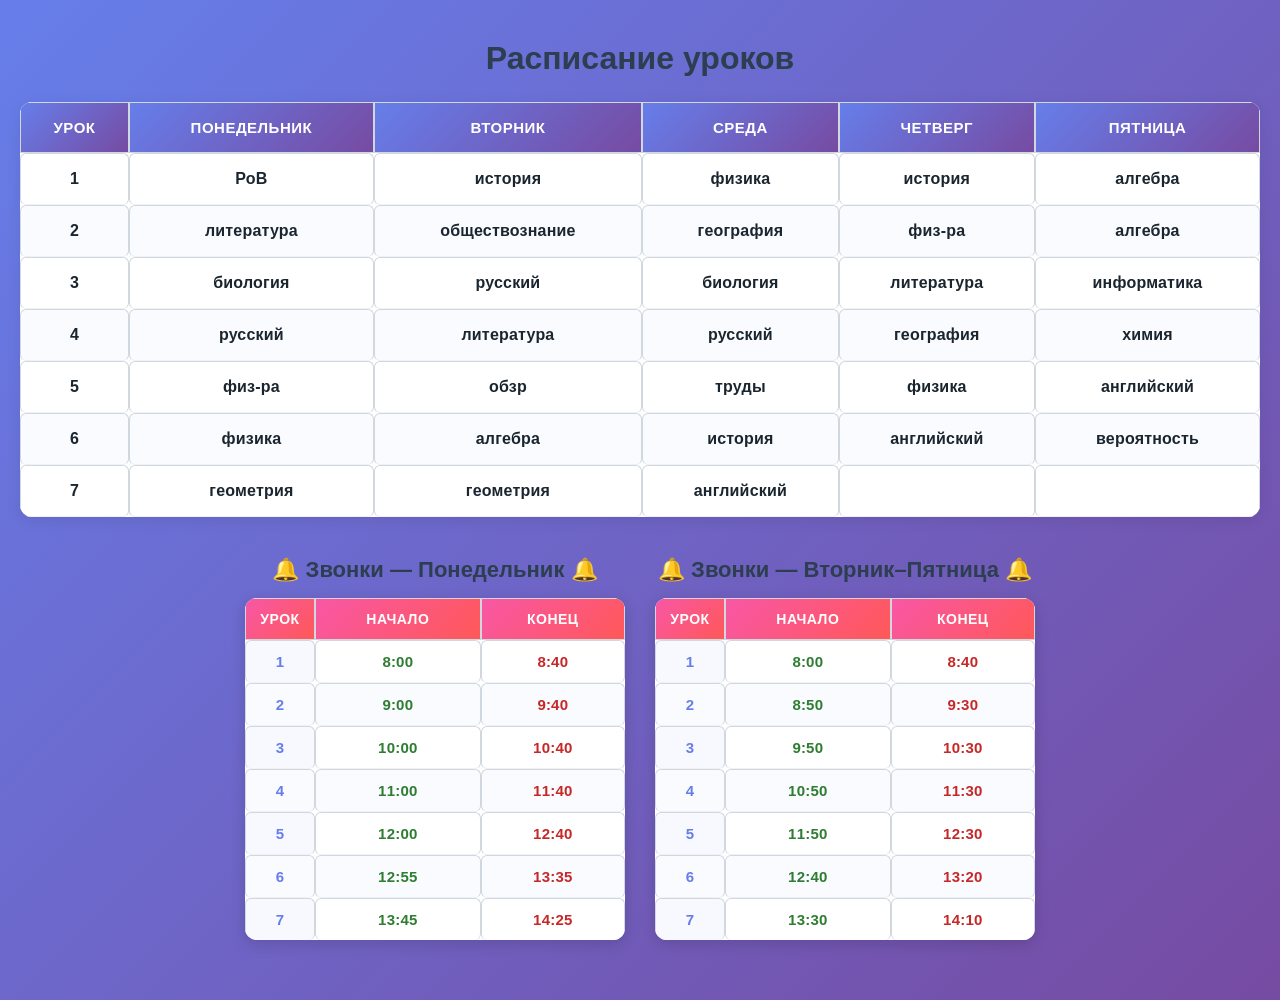
==== raspisanie/index.html @ 1f3d1123 "Add files via upload" ====
<!DOCTYPE html>
<html lang="en">
<head>
    <meta charset="UTF-8">
    <meta name="viewport" content="width=device-width, initial-scale=1.0">
    <title>Расписание</title>
    <link rel="stylesheet" href="style.css">
</head>
<body>
    <h1>Расписание уроков</h1>

    <!-- Таблица уроков -->
    <table>
        <thead>
            <tr>
                <th>Урок</th>
                <th>Понедельник</th>
                <th>Вторник</th>
                <th>Среда</th>
                <th>Четверг</th>
                <th>Пятница</th>
            </tr>
        </thead>
        <tbody>
            <tr>
                <td>1</td>
                <td>РоВ</td>
                <td>история</td>
                <td>физика</td>
                <td>история</td>
                <td>алгебра</td>
            </tr>
            <tr>
                <td>2</td>
                <td>литература</td>
                <td>обществознание</td>
                <td>география</td>
                <td>физ-ра</td>
                <td>алгебра</td>
            </tr>
            <tr>
                <td>3</td>
                <td>биология</td>
                <td>русский</td>
                <td>биология</td>
                <td>литература</td>
                <td>информатика</td>
            </tr>
            <tr>
                <td>4</td>
                <td>русский</td>
                <td>литература</td>
                <td>русский</td>
                <td>география</td>
                <td>химия</td>
            </tr>
            <tr>
                <td>5</td>
                <td>физ-ра</td>
                <td>обзр</td>
                <td>труды</td>
                <td>физика</td>
                <td>английский</td>
            </tr>
            <tr>
                <td>6</td>
                <td>физика</td>
                <td>алгебра</td>
                <td>история</td>
                <td>английский</td>
                <td>вероятность</td>
            </tr>
            <tr>
                <td>7</td>
                <td>геометрия</td>
                <td>геометрия</td>
                <td>английский</td>
                <td></td>
                <td></td>
            </tr>
        </tbody>
    </table>

    <!-- 🔔 Расписание звонков -->
    <div class="bells-wrapper">

        <!-- Понедельник -->
        <div class="bells-col">
            <h2 class="bells-title">🔔 Звонки — Понедельник 🔔</h2>
            <table class="bells">
                <thead>
                    <tr><th>Урок</th><th>Начало</th><th>Конец</th></tr>
                </thead>
                <tbody>
                    <tr><td>1</td><td>8:00</td><td>8:40</td></tr>
                    <tr><td>2</td><td>9:00</td><td>9:40</td></tr>
                    <tr><td>3</td><td>10:00</td><td>10:40</td></tr>
                    <tr><td>4</td><td>11:00</td><td>11:40</td></tr>
                    <tr><td>5</td><td>12:00</td><td>12:40</td></tr>
                    <tr><td>6</td><td>12:55</td><td>13:35</td></tr>
                    <tr><td>7</td><td>13:45</td><td>14:25</td></tr>
                </tbody>
            </table>
        </div>

        <!-- Вторник–Пятница -->
        <div class="bells-col">
            <h2 class="bells-title">🔔 Звонки — Вторник–Пятница 🔔</h2>
            <table class="bells">
                <thead>
                    <tr><th>Урок</th><th>Начало</th><th>Конец</th></tr>
                </thead>
                <tbody>
                    <tr><td>1</td><td>8:00</td><td>8:40</td></tr>
                    <tr><td>2</td><td>8:50</td><td>9:30</td></tr>
                    <tr><td>3</td><td>9:50</td><td>10:30</td></tr>
                    <tr><td>4</td><td>10:50</td><td>11:30</td></tr>
                    <tr><td>5</td><td>11:50</td><td>12:30</td></tr>
                    <tr><td>6</td><td>12:40</td><td>13:20</td></tr>
                    <tr><td>7</td><td>13:30</td><td>14:10</td></tr>
                </tbody>
            </table>
        </div>

    </div>

</body>
</html>
---- raspisanie/style.css ----
body {
    font-family: Arial, sans-serif;
    background: #f0f4f8;
    padding: 20px;
}

h1 {
    text-align: center;
    color: #2c3e50;
}

table {
    width: 100%;
    border-collapse: collapse; /* убирает двойные рамки */
    background: white;
    box-shadow: 0 4px 10px rgba(0,0,0,0.1);
}

th, td {
    border: 1px solid #d0d7de;
    padding: 12px;
    text-align: center;
}

th {
    background: #3498db;
    color: white;
}

tr:nth-child(even) td {
    background: #f9fbfd; /* чередование строк */
}

td:hover {
    background: #ffeaa7; /* подсветка при наведении */
}
/* ===== Базовые стили ===== */
* {
    box-sizing: border-box;
    margin: 0;
    padding: 0;
}

body {
    font-family: 'Segoe UI', Tahoma, sans-serif;
    min-height: 100vh;
    padding: 40px 20px;
    background: linear-gradient(135deg, #667eea 0%, #764ba2 100%);
}

.container {
    max-width: 1100px;
    margin: 0 auto;
    background: #fff;
    border-radius: 20px;
    padding: 30px;
    box-shadow: 0 20px 50px rgba(0, 0, 0, 0.2);
}

h1 {
    text-align: center;
    color: #2c3e50;
    margin-bottom: 25px;
    font-size: 32px;
}

/* ===== Таблица ===== */
table {
    width: 100%;
    border-collapse: separate;
    border-spacing: 0;
    border-radius: 12px;
    overflow: hidden;
    box-shadow: 0 4px 15px rgba(0, 0, 0, 0.08);
}

th {
    background: linear-gradient(135deg, #667eea, #764ba2);
    color: white;
    padding: 16px 10px;
    font-size: 15px;
    text-transform: uppercase;
    letter-spacing: 0.5px;
}

td {
    padding: 14px 10px;
    text-align: center;
    font-size: 15px;
    color: #2c3e50;
    border-bottom: 1px solid #eef1f5;
    transition: all 0.2s ease;
}

/* Номер урока */
.num {
    font-weight: bold;
    color: #667eea;
    background: #f8f9ff;
    width: 60px;
}

/* Зебра — чередование строк */
tbody tr:nth-child(even) td:not(.num) {
    background: #fafbfe;
}

/* Ховер — строка подсвечивается */
tbody tr:hover td {
    background: #f0f4ff;
    transform: scale(1.01);
}

/* ===== Цвета предметов ===== */
.math    { background: #e3f2fd !important; color: #1565c0; font-weight: 600; } /* математика */
.geom    { background: #e3f2fd !important; color: #1565c0; font-weight: 600; } /* геометрия */
.phys    { background: #f3e5f5 !important; color: #6a1b9a; } /* физика */
.chem    { background: #fff3e0 !important; color: #e65100; } /* химия */
.bio     { background: #e8f5e9 !important; color: #2e7d32; } /* биология */
.geo     { background: #fffde7 !important; color: #f57f17; } /* география */
.info    { background: #e0f7fa !important; color: #00695c; } /* информатика */
.hist    { background: #fbe9e7 !important; color: #bf360c; } /* история */
.social  { background: #fbe9e7 !important; color: #bf360c; } /* обществознание */
.rus     { background: #fce4ec !important; color: #ad1457; } /* русский */
.lit     { background: #fce4ec !important; color: #ad1457; } /* литература */
.eng     { background: #ede7f6 !important; color: #4527a0; } /* английский */
.sport   { background: #e8f5e9 !important; color: #1b5e20; font-weight: 600; } /* физ-ра */
.work    { background: #efebe9 !important; color: #4e342e; } /* труды */
.obzr    { background: #e8eaf6 !important; color: #283593; } /* обзр */
.prob    { background: #e1f5fe !important; color: #0277bd; } /* вероятность */
.empty   { color: #ccc; background: #fafafa !important; } /* пусто */

/* ===== Сегодняшний день ===== */
th.today {
    background: linear-gradient(135deg, #f857a6, #ff5858) !important;
    position: relative;
}
th.today::after {
    content: '★ сегодня';
    position: absolute;
    bottom: -22px;
    left: 50%;
    transform: translateX(-50%);
    font-size: 11px;
    color: #ff5858;
    white-space: nowrap;
}
td.today {
    background: #fff5f7 !important;
    font-weight: 600;
}

/* ===== Адаптив для телефонов ===== */
@media (max-width: 700px) {
    body { padding: 15px 8px; }
    .container { padding: 15px; border-radius: 14px; }
    h1 { font-size: 22px; }
    th, td { padding: 8px 4px; font-size: 12px; }
    .num { width: 35px; }
}
/* ===== Заголовок звонков — как у "Расписание уроков" ===== */
.bells-title {
    text-align: center;
    color: #2c3e50;
    font-family: inherit;              /* тот же шрифт, что у h1 */
    font-size: 32px;                    /* как у h1 */
    font-weight: bold;
    margin: 40px 0 20px;
    letter-spacing: normal;
}

/* ===== Таблица звонков ===== */
.bells {
    width: auto;                        /* не растягивать */
    max-width: 600px;                   /* ограничить ширину */
    margin: 0 auto;                     /* центрировать */
    border-collapse: separate;
    border-spacing: 0;
    border-radius: 12px;
    overflow: hidden;
    box-shadow: 0 4px 15px rgba(0, 0, 0, 0.15);
    font-family: inherit;
}

.bells th {
    background: linear-gradient(135deg, #f857a6, #ff5858);
    color: white;
    padding: 12px;
    font-size: 14px;
    text-transform: uppercase;
    letter-spacing: 0.5px;
    text-align: center;
}

.bells td {
    padding: 12px;
    text-align: center;
    font-size: 15px;
    color: #2c3e50;
    border-bottom: 1px solid #eef1f5;
    background: #fff;
}

.bells td:first-child {
    font-weight: bold;
    color: #667eea;
    background: #f8f9ff;
    width: 70px;
}

.bells td:nth-child(2) {
    color: #2e7d32;
    font-weight: 600;
}

.bells td:nth-child(3) {
    color: #c62828;
    font-weight: 600;
}

.bells tbody tr:hover td {
    background: #fff5f7;
}

.bells tbody tr:last-child td {
    border-bottom: none;
}
/* ===== Контейнер для двух таблиц звонков ===== */
.bells-wrapper {
    display: flex;
    justify-content: center;
    align-items: flex-start;
    gap: 30px;
    flex-wrap: wrap;
    margin: 40px 0 20px;
}

.bells-col {
    flex: 0 1 380px;
    min-width: 280px;
}

.bells-title {
    text-align: center;
    color: #2c3e50;
    font-size: 22px;
    font-weight: bold;
    margin: 0 0 15px;
}

.bells {
    width: 100%;
    border-collapse: separate;
    border-spacing: 0;
    border-radius: 12px;
    overflow: hidden;
    box-shadow: 0 4px 15px rgba(0, 0, 0, 0.15);
}

@media (max-width: 700px) {
    .bells-wrapper {
        flex-direction: column;
        align-items: center;
    }
    .bells-col {
        width: 100%;
        max-width: 380px;
    }
}
td {
    padding: 16px 10px;
    text-align: center;
    font-size: 16px;
    font-weight: 600;          /* ← ЖИРНЫЙ шрифт */
    color: #1a252f;            /* ← потемнее цвет */
    border-bottom: 1px solid #eef1f5;
    transition: all 0.2s ease;
    letter-spacing: 0.2px;
}
table td {
    transition: transform 0.25s ease, box-shadow 0.25s ease;
    position: relative;
    z-index: 1;
}

table td:hover {
    transform: translateY(-5px) scale(1.06);
    z-index: 10;
}
table td {
    transition: 
        transform 0.4s cubic-bezier(0.34, 1.56, 0.64, 1),
        box-shadow 0.4s ease,
        border-radius 0.4s ease,
        background 0.4s ease;
    position: relative;
    z-index: 1;
    border-radius: 6px;
}

table td:hover {
    transform: translateY(-5px) scale(1.03);
    box-shadow: 
        0 12px 25px rgba(102, 126, 234, 0.2),
        0 4px 10px rgba(0, 0, 0, 0.08);
    border-radius: 14px;
    z-index: 10;
}
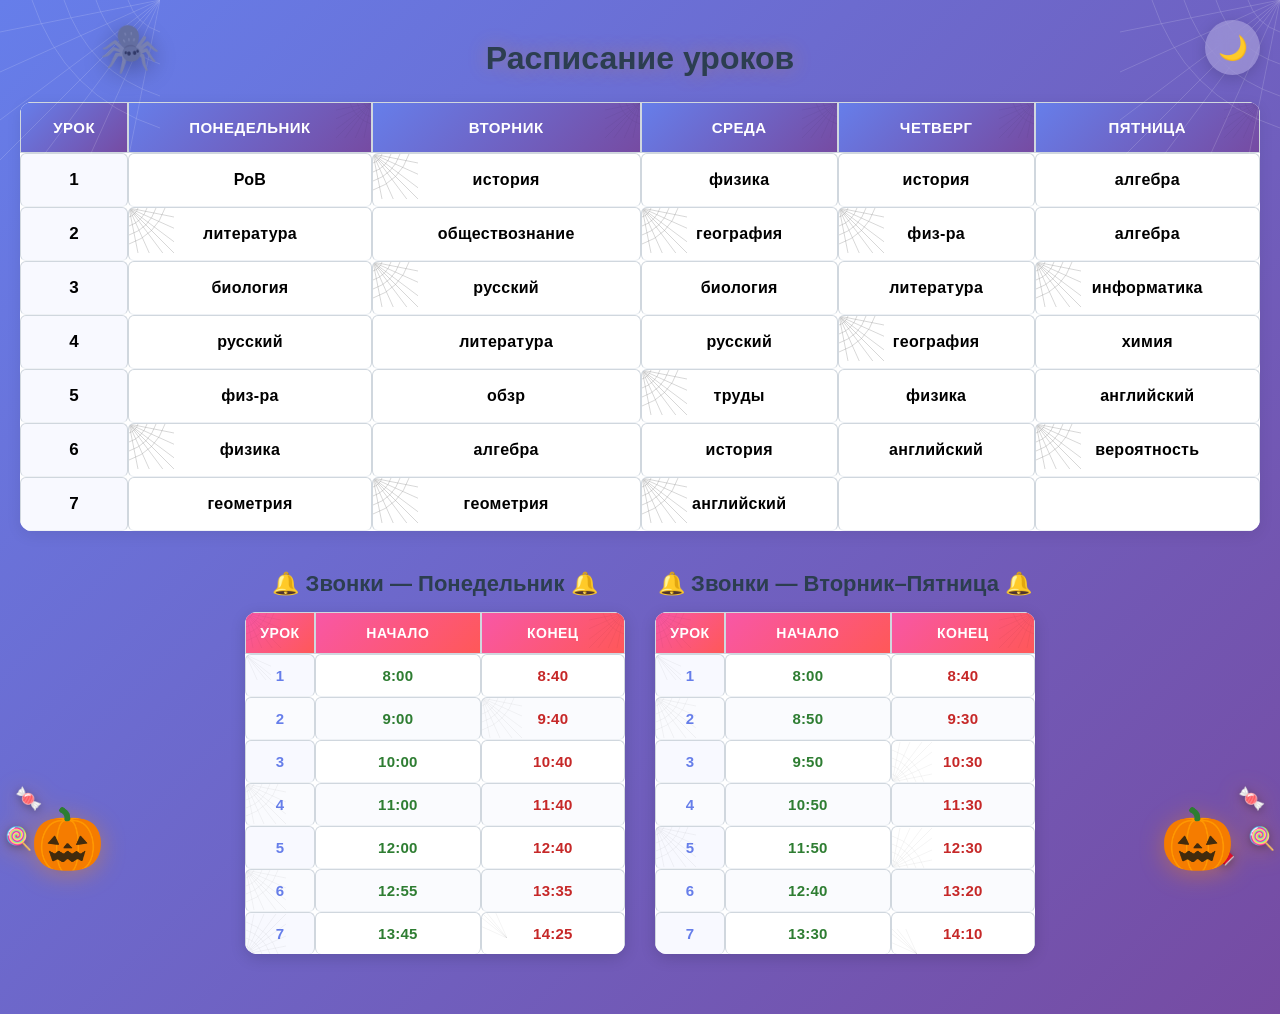
==== commit e327a37f: "Add files via upload" ====
--- a/raspisanie/index.html
+++ b/raspisanie/index.html
@@ -7,10 +7,35 @@
     <link rel="stylesheet" href="style.css">
 </head>
 <body>
+    <div class="halloween-decor">
+    <div class="web web-left">
+    <div class="spider-thread"></div>
+    <div class="spider">🕷️</div>
+</div>
+<div class="web web-right"></div>
+    <div class="pumpkin pumpkin-left">
+        <div class="candy candy-1">🍬</div>
+        <div class="candy candy-2">🍭</div>
+        <div class="candy candy-3">🍫</div>
+        <div class="pumpkin-icon">🎃</div>
+    </div>
+    <div class="pumpkin pumpkin-right">
+        <div class="candy candy-1">🍬</div>
+        <div class="candy candy-2">🍭</div>
+        <div class="candy candy-3">🍫</div>
+        <div class="pumpkin-icon">🎃</div>
+    </div>
+</div>
+
+</div>
+    <button id="theme-toggle" class="theme-toggle" aria-label="Переключить тему">
+    <span class="icon-sun">🌞</span>
+    <span class="icon-moon">🌙</span>
+</button>
     <h1>Расписание уроков</h1>
 
     <!-- Таблица уроков -->
-    <table>
+    <table id="schedule-table">
         <thead>
             <tr>
                 <th>Урок</th>
@@ -24,59 +49,59 @@
         <tbody>
             <tr>
                 <td>1</td>
-                <td>РоВ</td>
-                <td>история</td>
-                <td>физика</td>
-                <td>история</td>
-                <td>алгебра</td>
+                <td class="rus" data-room="307" data-teacher="Вахрушева О.И">РоВ</td>
+                <td class="hist web-corner" data-room="310" data-teacher="Вешникова И.Г">история</td>
+                <td class="phys" data-room="311" data-teacher="Кузнецова Л.В">физика</td>
+                <td class="hist" data-room="310" data-teacher="Вешникова И.Г">история</td>
+                <td class="math" data-room="314" data-teacher="Корнилова С.В">алгебра</td>
             </tr>
             <tr>
                 <td>2</td>
-                <td>литература</td>
-                <td>обществознание</td>
-                <td>география</td>
-                <td>физ-ра</td>
-                <td>алгебра</td>
+                <td class="lit web-corner" data-room="307" data-teacher="Вахрушева О.И">литература</td>
+                <td class="social" data-room="310" data-teacher="Вешникова И.Г">обществознание</td>
+                <td class="geo web-corner" data-room="313" data-teacher="Харисова В.О">география</td>
+                <td class="sport web-corner" data-room="спортзал" data-teacher="Демьяненко И.П">физ-ра</td>
+                <td class="math" data-room="314" data-teacher="Корнилова С.В">алгебра</td>
             </tr>
             <tr>
                 <td>3</td>
-                <td>биология</td>
-                <td>русский</td>
-                <td>биология</td>
-                <td>литература</td>
-                <td>информатика</td>
+                <td class="bio" data-room="213" data-teacher="Иванова Е.В">биология</td>
+                <td class="rus web-corner" data-room="307" data-teacher="Вахрушева О.И">русский</td>
+                <td class="bio" data-room="213" data-teacher="Иванова Е.В">биология</td>
+                <td class="lit" data-room="307" data-teacher="Вахрушева О.И">литература</td>
+                <td class="info web-corner" data-room="207" data-teacher="Вешникова М.В">информатика</td>
             </tr>
             <tr>
                 <td>4</td>
-                <td>русский</td>
-                <td>литература</td>
-                <td>русский</td>
-                <td>география</td>
-                <td>химия</td>
+                <td class="rus" data-room="307" data-teacher="Вахрушева О.И">русский</td>
+                <td class="lit" data-room="307" data-teacher="Вахрушева О.И">литература</td>
+                <td class="rus" data-room="307" data-teacher="Вахрушева О.И">русский</td>
+                <td class="geo web-corner" data-room="313" data-teacher="Харисова В.О">география</td>
+                <td class="chem" data-room="213" data-teacher="Иванова Е.В">химия</td>
             </tr>
             <tr>
                 <td>5</td>
-                <td>физ-ра</td>
-                <td>обзр</td>
-                <td>труды</td>
-                <td>физика</td>
-                <td>английский</td>
+                <td class="sport" data-room="спортзал" data-teacher="Демеяненко И.П">физ-ра</td>
+                <td class="obzr" data-room="108" data-teacher="Кульбаева М.В">обзр</td>
+                <td class="work web-corner" data-room="104" data-teacher="Барыкина Н.А">труды</td>
+                <td class="phys" data-room="311" data-teacher="Кузнецова Л.В">физика</td>
+                <td class="eng" data-room="309" data-teacher="Денисенко С.В">английский</td>
             </tr>
             <tr>
                 <td>6</td>
-                <td>физика</td>
-                <td>алгебра</td>
-                <td>история</td>
-                <td>английский</td>
-                <td>вероятность</td>
+                <td class="phys web-corner" data-room="311" data-teacher="Кузнецова Л.В">физика</td>
+                <td class="math" data-room="314" data-teacher="Корнилова С.В">алгебра</td>
+                <td class="hist" data-room="310" data-teacher="Вешникова И.Г">история</td>
+                <td class="eng" data-room="309" data-teacher="Денисенко С.В">английский</td>
+                <td class="prob web-corner" data-room="314" data-teacher="Корнилова С.В">вероятность</td>
             </tr>
             <tr>
                 <td>7</td>
-                <td>геометрия</td>
-                <td>геометрия</td>
-                <td>английский</td>
-                <td></td>
-                <td></td>
+                <td class="geom" data-room="314" data-teacher="Корнилова С.В">геометрия</td>
+                <td class="geom web-corner" data-room="314" data-teacher="Корнилова С.В">геометрия</td>
+                <td class="eng web-corner" data-room="309" data-teacher="Денисенко С.В">английский</td>
+                <td class="empty"></td>
+                <td class="empty"></td>
             </tr>
         </tbody>
     </table>
@@ -92,13 +117,13 @@
                     <tr><th>Урок</th><th>Начало</th><th>Конец</th></tr>
                 </thead>
                 <tbody>
-                    <tr><td>1</td><td>8:00</td><td>8:40</td></tr>
-                    <tr><td>2</td><td>9:00</td><td>9:40</td></tr>
+                    <tr><td class="web-corner">1</td><td>8:00</td><td>8:40</td></tr>
+                    <tr><td>2</td><td>9:00</td><td class="web-corner">9:40</td></tr>
                     <tr><td>3</td><td>10:00</td><td>10:40</td></tr>
-                    <tr><td>4</td><td>11:00</td><td>11:40</td></tr>
+                    <tr><td class="web-corner">4</td><td>11:00</td class="web-corner"><td>11:40</td></tr>
                     <tr><td>5</td><td>12:00</td><td>12:40</td></tr>
-                    <tr><td>6</td><td>12:55</td><td>13:35</td></tr>
-                    <tr><td>7</td><td>13:45</td><td>14:25</td></tr>
+                    <tr><td class="web-corner">6</td><td>12:55</td><td>13:35</td></tr>
+                    <tr><td class="web-bottom-left">7</td><td>13:45</td><td class="web-corner">14:25</td></tr>
                 </tbody>
             </table>
         </div>
@@ -112,17 +137,179 @@
                 </thead>
                 <tbody>
                     <tr><td>1</td><td>8:00</td><td>8:40</td></tr>
-                    <tr><td>2</td><td>8:50</td><td>9:30</td></tr>
-                    <tr><td>3</td><td>9:50</td><td>10:30</td></tr>
+                    <tr><td class="web-corner">2</td><td>8:50</td><td>9:30</td></tr>
+                    <tr><td>3</td><td>9:50</td><td class="web-bottom-left">10:30</td></tr>
                     <tr><td>4</td><td>10:50</td><td>11:30</td></tr>
-                    <tr><td>5</td><td>11:50</td><td>12:30</td></tr>
+                    <tr><td class="web-corner">5</td><td>11:50</td><td class="web-bottom-left"">12:30</td></tr>
                     <tr><td>6</td><td>12:40</td><td>13:20</td></tr>
-                    <tr><td>7</td><td>13:30</td><td>14:10</td></tr>
+                    <tr><td>7</td><td>13:30</td><td class="web-bottom-left">14:10</td></tr>
                 </tbody>
             </table>
         </div>
 
     </div>
-
+<script>
+    // 🌙 Тёмная тема
+    const toggle = document.getElementById('theme-toggle');
+    const savedTheme = localStorage.getItem('theme');
+
+    // Применяем сохранённую тему при загрузке
+    if (savedTheme === 'dark') {
+        document.body.classList.add('dark');
+    }
+
+    // Клик по кнопке
+    toggle.addEventListener('click', () => {
+        document.body.classList.toggle('dark');
+
+        // Сохраняем выбор
+        if (document.body.classList.contains('dark')) {
+            localStorage.setItem('theme', 'dark');
+        } else {
+            localStorage.setItem('theme', 'light');
+        }
+    });
+</script>
+<!-- 💬 Модальное окно с подсказкой -->
+<!-- 💬 Всплывающая подсказка -->
+<div id="tooltip" class="tooltip">
+    <div class="tooltip-subject" id="tooltip-subject"></div>
+    <div class="tooltip-row">
+        <span class="tooltip-label">🚪</span>
+        <span id="tooltip-room"></span>
+    </div>
+    <div class="tooltip-row">
+        <span class="tooltip-label">👩‍🏫</span>
+        <span id="tooltip-teacher"></span>
+    </div>
+</div>
+<script>
+    // ============================================================
+    // ⭐ 1. ПОДСВЕТКА СЕГОДНЯШНЕГО ДНЯ
+    // ============================================================
+    const dayNames = ['', 'Понедельник', 'Вторник', 'Среда', 'Четверг', 'Пятница'];
+    const today = new Date().getDay(); // 1=Пн, 2=Вт, ..., 5=Пт
+    const todayName = dayNames[today]; // например, "Среда"
+
+    if (todayName) {
+        // Ищем колонку с сегодняшним днём в шапке
+        const headers = document.querySelectorAll('thead th');
+        let todayIndex = -1;
+
+        headers.forEach((th, i) => {
+            if (th.textContent.trim().toLowerCase() === todayName.toLowerCase()) {
+                th.classList.add('today');
+                todayIndex = i;
+            }
+        });
+
+        // Подсвечиваем всю колонку
+        if (todayIndex !== -1) {
+            document.querySelectorAll('tbody tr').forEach(tr => {
+                const cell = tr.children[todayIndex];
+                if (cell) cell.classList.add('today-col');
+            });
+        }
+    }
+
+    // ============================================================
+    // 🔴 2. ПОДСВЕТКА ТЕКУЩЕГО УРОКА
+    // ============================================================
+    // 📌 Расписание звонков (для понедельника и обычных дней)
+    const bellsSchedule = {
+        monday: [
+            ['08:00', '08:40'], ['09:00', '09:40'], ['10:00', '10:40'],
+            ['11:00', '11:40'], ['12:00', '12:40'], ['12:55', '13:35'],
+            ['13:45', '14:25']
+        ],
+        default: [
+            ['08:00', '08:40'], ['08:50', '09:30'], ['09:50', '10:30'],
+            ['10:50', '11:30'], ['11:50', '12:30'], ['12:40', '13:20'],
+            ['13:30', '14:10']
+        ]
+    };
+
+    function highlightCurrentLesson() {
+        const now = new Date();
+        const currentMinutes = now.getHours() * 60 + now.getMinutes();
+
+        // Определяем расписание звонков (Пн или остальные)
+        const isMonday = now.getDay() === 1;
+        const bells = isMonday ? bellsSchedule.monday : bellsSchedule.default;
+
+        // Ищем текущий урок
+        const rows = document.querySelectorAll('#schedule-table tbody tr');
+        rows.forEach((tr, i) => {
+            tr.classList.remove('current-lesson', 'past-lesson');
+            const bell = bells[i];
+            if (!bell) return;
+
+            const [startH, startM] = bell[0].split(':').map(Number);
+            const [endH, endM]     = bell[1].split(':').map(Number);
+            const startMin = startH * 60 + startM;
+            const endMin   = endH   * 60 + endM;
+
+            if (currentMinutes >= startMin && currentMinutes < endMin) {
+                tr.classList.add('current-lesson');
+            } else if (currentMinutes >= endMin) {
+                tr.classList.add('past-lesson');
+            }
+        });
+    }
+
+    // Запускаем сразу и обновляем каждую минуту
+    if (todayName) {
+        highlightCurrentLesson();
+        setInterval(highlightCurrentLesson, 60000);
+    }
+
+  // ============================================================
+// 💬 3. ПОДСКАЗКИ ПРИ НАВЕДЕНИИ
+// ============================================================
+const tooltip        = document.getElementById('tooltip');
+const tooltipSubject = document.getElementById('tooltip-subject');
+const tooltipRoom    = document.getElementById('tooltip-room');
+const tooltipTeacher = document.getElementById('tooltip-teacher');
+
+document.querySelectorAll('td[data-room]').forEach(td => {
+
+    td.addEventListener('mouseenter', () => {
+        // Заполняем данными
+        tooltipSubject.textContent = td.textContent.trim();
+        tooltipRoom.textContent    = td.dataset.room    || '—';
+        tooltipTeacher.textContent = td.dataset.teacher || '—';
+
+        // Показываем
+        tooltip.classList.add('visible');
+    });
+
+    td.addEventListener('mousemove', (e) => {
+        // Позиционируем рядом с курсором
+        const offsetX = 15;  // отступ вправо
+        const offsetY = 15;  // отступ вниз
+
+        let x = e.clientX + offsetX;
+        let y = e.clientY + offsetY;
+
+        // Проверяем, не вылезает ли за экран справа
+        const tooltipWidth  = tooltip.offsetWidth;
+        const tooltipHeight = tooltip.offsetHeight;
+
+        if (x + tooltipWidth > window.innerWidth - 10) {
+            x = e.clientX - tooltipWidth - offsetX;
+        }
+        if (y + tooltipHeight > window.innerHeight - 10) {
+            y = e.clientY - tooltipHeight - offsetY;
+        }
+
+        tooltip.style.left = x + 'px';
+        tooltip.style.top  = y + 'px';
+    });
+
+    td.addEventListener('mouseleave', () => {
+        tooltip.classList.remove('visible');
+    });
+});
+</script>
 </body>
 </html>
--- a/raspisanie/style.css
+++ b/raspisanie/style.css
@@ -111,24 +111,6 @@
     transform: scale(1.01);
 }
 
-/* ===== Цвета предметов ===== */
-.math    { background: #e3f2fd !important; color: #1565c0; font-weight: 600; } /* математика */
-.geom    { background: #e3f2fd !important; color: #1565c0; font-weight: 600; } /* геометрия */
-.phys    { background: #f3e5f5 !important; color: #6a1b9a; } /* физика */
-.chem    { background: #fff3e0 !important; color: #e65100; } /* химия */
-.bio     { background: #e8f5e9 !important; color: #2e7d32; } /* биология */
-.geo     { background: #fffde7 !important; color: #f57f17; } /* география */
-.info    { background: #e0f7fa !important; color: #00695c; } /* информатика */
-.hist    { background: #fbe9e7 !important; color: #bf360c; } /* история */
-.social  { background: #fbe9e7 !important; color: #bf360c; } /* обществознание */
-.rus     { background: #fce4ec !important; color: #ad1457; } /* русский */
-.lit     { background: #fce4ec !important; color: #ad1457; } /* литература */
-.eng     { background: #ede7f6 !important; color: #4527a0; } /* английский */
-.sport   { background: #e8f5e9 !important; color: #1b5e20; font-weight: 600; } /* физ-ра */
-.work    { background: #efebe9 !important; color: #4e342e; } /* труды */
-.obzr    { background: #e8eaf6 !important; color: #283593; } /* обзр */
-.prob    { background: #e1f5fe !important; color: #0277bd; } /* вероятность */
-.empty   { color: #ccc; background: #fafafa !important; } /* пусто */
 
 /* ===== Сегодняшний день ===== */
 th.today {
@@ -305,4 +287,1080 @@
         0 4px 10px rgba(0, 0, 0, 0.08);
     border-radius: 14px;
     z-index: 10;
+}
+
+/* ===== Кнопка переключения темы ===== */
+.theme-toggle {
+    position: fixed;
+    top: 20px;
+    right: 20px;
+    width: 55px;
+    height: 55px;
+    border-radius: 50%;
+    border: none;
+    background: rgba(255, 255, 255, 0.25);
+    backdrop-filter: blur(10px);
+    cursor: pointer;
+    font-size: 24px;
+    display: flex;
+    align-items: center;
+    justify-content: center;
+    transition: all 0.3s ease;
+    box-shadow: 0 4px 15px rgba(0, 0, 0, 0.15);
+    z-index: 999;
+}
+
+.theme-toggle:hover {
+    transform: scale(1.1) rotate(15deg);
+    background: rgba(255, 255, 255, 0.4);
+}
+
+.theme-toggle:active {
+    transform: scale(0.95);
+}
+
+/* По умолчанию показываем луну, солнце спрятано */
+.theme-toggle .icon-sun  { display: none; }
+.theme-toggle .icon-moon { display: inline; }
+
+/* В тёмной теме наоборот */
+body.dark .theme-toggle .icon-sun  { display: inline; }
+body.dark .theme-toggle .icon-moon { display: none; }
+/* ===== ТЁМНАЯ ТЕМА ===== */
+
+/* Плавный переход всех цветов */
+body, .container, table, th, td, .bells, .bells td, .bells th,
+.bells-title, h1, h2 {
+    transition: background 0.4s ease, color 0.4s ease, border-color 0.4s ease;
+}
+
+/* Фон страницы */
+body.dark {
+    background: linear-gradient(135deg, #1a1a2e 0%, #16213e 100%);
+}
+
+/* Карточка / контейнер */
+body.dark .container {
+    background: #1e2a47;
+    box-shadow: 0 20px 50px rgba(0, 0, 0, 0.5);
+}
+
+/* Заголовки */
+body.dark h1,
+body.dark .bells-title {
+    color: #e8eaf6;
+    text-shadow: 0 2px 10px rgba(0, 0, 0, 0.4);
+}
+
+/* Ячейки таблицы уроков */
+body.dark td {
+    background: #24344d !important;
+    color: #e8eaf6 !important;
+    border-bottom: 1px solid #34495e;
+}
+
+/* Номер урока */
+body.dark .num {
+    background: #2a3a55 !important;
+    color: #8b9eff !important;
+}
+
+/* Заголовки таблиц */
+body.dark th {
+    background: linear-gradient(135deg, #3a3a6a, #4a2a5a);
+    color: #fff;
+}
+
+/* Череда строк в тёмной теме */
+body.dark tbody tr:nth-child(even) td:not(.num) {
+    background: #2a3a55 !important;
+}
+
+/* Пустые ячейки */
+body.dark .empty {
+    background: #1e2a47 !important;
+    color: #4a5a75;
+}
+
+/* Ховер в тёмной теме */
+body.dark tbody tr:hover td {
+    background: #2f4260 !important;
+}
+
+/* ===== Цвета предметов (только текст) ===== */
+.math, .geom  { color: #1565c0; font-weight: 600; }
+.phys         { color: #6a1b9a; }
+.chem         { color: #e65100; }
+.bio          { color: #2e7d32; }
+.geo          { color: #f57f17; }
+.info         { color: #00695c; }
+.hist, .social { color: #bf360c; }
+.rus, .lit    { color: #ad1457; }
+.eng          { color: #4527a0; }
+.sport        { color: #1b5e20; font-weight: 600; }
+.work         { color: #4e342e; }
+.obzr         { color: #283593; }
+.prob         { color: #0277bd; }
+
+/* Таблица звонков */
+body.dark .bells td {
+    background: #24344d !important;
+    color: #e8eaf6 !important;
+    border-bottom: 1px solid #34495e;
+}
+
+body.dark .bells td:first-child {
+    background: #2a3a55 !important;
+    color: #8b9eff !important;
+}
+
+body.dark .bells th {
+    background: linear-gradient(135deg, #3a3a6a, #4a2a5a);
+}
+
+/* Ховер кнопки в тёмной теме */
+body.dark .theme-toggle {
+    background: rgba(255, 255, 255, 0.15);
+}
+
+body.dark .theme-toggle:hover {
+    background: rgba(255, 255, 255, 0.25);
+}
+/* ===== ⭐ Подсветка сегодняшнего дня ===== */
+th.today {
+    background: linear-gradient(135deg, #f857a6, #ff5858) !important;
+    position: relative;
+    color: #fff !important;
+}
+
+th.today::after {
+    content: '★';
+    position: absolute;
+    top: 6px;
+    right: 8px;
+    font-size: 14px;
+    animation: pulse 2s infinite;
+}
+
+@keyframes pulse {
+    0%, 100% { opacity: 1; transform: scale(1); }
+    50%      { opacity: 0.6; transform: scale(1.2); }
+}
+
+td.today-col {
+    background: rgba(248, 87, 166, 0.08) !important;
+}
+
+body.dark th.today {
+    background: linear-gradient(135deg, #a0335a, #c44545) !important;
+}
+
+body.dark td.today-col {
+    background: rgba(248, 87, 166, 0.12) !important;
+}
+
+/* ===== 🔴 Подсветка текущего урока ===== */
+tr.current-lesson td {
+    background: linear-gradient(90deg, #d4edda, #c3e6cb) !important;
+    font-weight: 700 !important;
+    position: relative;
+}
+
+tr.current-lesson td:first-child::before {
+    content: '▶';
+    position: absolute;
+    left: 4px;
+    top: 50%;
+    transform: translateY(-50%);
+    color: #28a745;
+    font-size: 12px;
+    animation: pulse 1.5s infinite;
+}
+
+body.dark tr.current-lesson td {
+    background: linear-gradient(90deg, #1e4a2a, #234a2a) !important;
+    color: #90d995 !important;
+}
+
+body.dark tr.current-lesson td:first-child::before {
+    color: #90d995;
+}
+
+/* Прошедшие уроки — приглушены */
+tr.past-lesson td {
+    opacity: 0.7;
+}
+
+/* ===== 💬 Всплывающая подсказка при наведении ===== */
+.tooltip {
+    position: fixed;
+    background: #fff;
+    padding: 12px 16px;
+    border-radius: 12px;
+    box-shadow: 0 10px 30px rgba(0, 0, 0, 0.2);
+    font-size: 14px;
+    color: #2c3e50;
+    pointer-events: none;        /* мышка «проходит сквозь» */
+    opacity: 0;
+    transform: translateY(6px);
+    transition: opacity 0.2s ease, transform 0.2s ease;
+    z-index: 9999;
+    min-width: 180px;
+    font-family: inherit;
+}
+
+.tooltip.visible {
+    opacity: 1;
+    transform: translateY(0);
+}
+
+.tooltip-subject {
+    font-size: 16px;
+    font-weight: 700;
+    color: #667eea;
+    margin-bottom: 8px;
+    padding-bottom: 6px;
+    border-bottom: 1px solid #eef1f5;
+}
+
+.tooltip-row {
+    display: flex;
+    gap: 8px;
+    align-items: center;
+    padding: 3px 0;
+    font-size: 13px;
+}
+
+.tooltip-label {
+    font-size: 14px;
+}
+
+.tooltip-row span:last-child {
+    font-weight: 600;
+    color: #2c3e50;
+}
+
+/* Тёмная тема */
+body.dark .tooltip {
+    background: #1e2a47;
+    color: #e8eaf6;
+    box-shadow: 0 10px 30px rgba(0, 0, 0, 0.5);
+}
+
+body.dark .tooltip-subject {
+    color: #8b9eff;
+    border-bottom-color: #34495e;
+}
+
+body.dark .tooltip-row span:last-child {
+    color: #e8eaf6;
+}
+
+/* Курсор-указатель на предметах */
+td[data-room] {
+    cursor: help;
+}
+
+/* Кликабельные предметы */
+td[data-room] {
+    cursor: pointer;
+    transition: transform 0.2s ease, box-shadow 0.2s ease, border-radius 0.2s ease;
+}
+
+td[data-room]:active {
+    transform: scale(0.97);
+}
+.tooltip {
+    transition: opacity 0.15s ease, transform 0.15s ease;
+}
+/* ===== Фиксы для тёмной темы ===== */
+
+/* Фон таблицы в тёмной теме */
+body.dark table {
+    background: #1e2a47 !important;
+}
+
+/* Пустые ячейки в прошлых уроках не должны затемняться */
+tr.past-lesson td.empty,
+tr.past-lesson td:empty {
+    opacity: 1 !important;
+}
+/* ============================================ */
+/* ЕДИНЫЙ СТИЛЬ ПРЕДМЕТОВ — плотный, без цветов */
+/* ============================================ */
+
+/* Все предметы в таблице — один цвет, жирный */
+#schedule-table tbody td {
+    color: #000000 !important;      /* ← чистый ЧЁРНЫЙ */
+    font-weight: 800 !important;    /* ← ЖИРНЕЕ */
+    font-size: 16px !important;
+    letter-spacing: 0.3px;
+    background: #ffffff !important;
+}
+
+/* Номер урока — чуть другого цвета, но тоже жирный */
+#schedule-table tbody td:first-child {
+    color: #4a5dd4 !important;
+    font-weight: 800 !important;
+    font-size: 17px !important;
+    background: #f8f9ff !important;
+}
+
+/* Пустые ячейки — серые, без жирности */
+#schedule-table tbody td.empty {
+    color: #cccccc !important;
+    font-weight: 400 !important;
+    background: #fafafa !important;
+}
+
+/* ══════════════════════════════════════════ */
+/* ТЁМНАЯ ТЕМА — тот же стиль, но тёмный фон */
+/* ══════════════════════════════════════════ */
+
+body.dark #schedule-table tbody td {
+    color: #e8eaf6 !important;
+    background: #24344d !important;
+    font-weight: 700 !important;
+}
+
+body.dark #schedule-table tbody td:first-child {
+    color: #8b9eff !important;
+    background: #2a3a55 !important;
+    font-weight: 800 !important;
+}
+
+body.dark #schedule-table tbody td.empty {
+    color: #4a5a75 !important;
+    background: #1a2438 !important;
+    font-weight: 400 !important;
+}
+/* ═══════════════════════════════════════════ */
+/* ФИНАЛ: чёрный жирный шрифт предметов        */
+/* ═══════════════════════════════════════════ */
+
+/* СВЕТЛАЯ ТЕМА — чёрный жирный текст */
+#schedule-table tbody td {
+    color: #000000 !important;
+    font-weight: 800 !important;
+    font-size: 16px !important;
+    background: #ffffff !important;
+    letter-spacing: 0.3px;
+}
+
+/* Номер урока — тоже чёрный и жирнее */
+#schedule-table tbody td:first-child {
+    color: #000000 !important;
+    font-weight: 900 !important;
+    font-size: 17px !important;
+    background: #f8f9ff !important;
+}
+
+/* Пустые ячейки — серые, без жирности */
+#schedule-table tbody td.empty {
+    color: #cccccc !important;
+    font-weight: 400 !important;
+    background: #fafafa !important;
+}
+
+/* ТЁМНАЯ ТЕМА — белый жирный текст */
+body.dark #schedule-table tbody td {
+    color: #e8eaf6 !important;
+    background: #24344d !important;
+    font-weight: 800 !important;
+}
+
+body.dark #schedule-table tbody td:first-child {
+    color: #8b9eff !important;
+    background: #2a3a55 !important;
+    font-weight: 900 !important;
+}
+
+body.dark #schedule-table tbody td.empty {
+    color: #4a5a75 !important;
+    background: #1a2438 !important;
+    font-weight: 400 !important;
+}
+/* ═══════════════════════════════════════════ */
+/* Пустые ячейки — как все остальные           */
+/* ═══════════════════════════════════════════ */
+
+/* Светлая тема: пустые ячейки — БЕЛЫЕ, как все */
+#schedule-table tbody td.empty {
+    background: #ffffff !important;
+    color: #cccccc !important;
+    font-weight: 400 !important;
+}
+
+/* Тёмная тема: пустые — как все тёмные */
+body.dark #schedule-table tbody td.empty {
+    background: #24344d !important;
+    color: #4a5a75 !important;
+    font-weight: 400 !important;
+}
+/* ═══════════════════════════════════════════ */
+/* Шрифт в звонках — чуть жирнее               */
+/* ═══════════════════════════════════════════ */
+
+/* Светлая тема — обычные ячейки звонков */
+.bells tbody td {
+    font-weight: 600 !important;
+    font-size: 15px !important;
+}
+
+/* Номер урока — жирнее */
+.bells tbody td:first-child {
+    font-weight: 800 !important;
+}
+
+/* Время начала — жирнее */
+.bells tbody td:nth-child(2) {
+    font-weight: 700 !important;
+}
+
+/* Время конца — жирнее */
+.bells tbody td:nth-child(3) {
+    font-weight: 700 !important;
+}
+
+/* Заголовки звонков — тоже чуть жирнее */
+.bells thead th {
+    font-weight: 800 !important;
+}
+
+/* Тёмная тема — то же самое */
+body.dark .bells tbody td {
+    font-weight: 600 !important;
+}
+body.dark .bells tbody td:first-child {
+    font-weight: 800 !important;
+}
+body.dark .bells tbody td:nth-child(2),
+body.dark .bells tbody td:nth-child(3) {
+    font-weight: 700 !important;
+}
+body.dark .bells thead th {
+    font-weight: 800 !important;
+}
+.bells tbody td:nth-child(2),
+.bells tbody td:nth-child(3) {
+    font-weight: 800 !important;   /* было 700 */
+}
+/* ═══════════════════════════════════════════ */
+/* 🕸️ ХЕЛЛОУИН — паутины и паук                */
+/* ═══════════════════════════════════════════ */
+
+.halloween-decor {
+    position: fixed;
+    inset: 0;
+    pointer-events: none;   /* мышка проходит сквозь */
+    z-index: 998;
+    overflow: hidden;
+}
+
+/* ───── Паутина ───── */
+.web {
+    position: absolute;
+    top: 0;
+    width: 220px;
+    height: 220px;
+    background-image: url("data:image/svg+xml;utf8,<svg xmlns='http://www.w3.org/2000/svg' viewBox='0 0 100 100'><g stroke='%23ffffff' stroke-width='0.4' fill='none' opacity='0.7'><path d='M0 0 L100 100 M0 0 L100 40 M0 0 L40 100 M0 0 L100 70 M0 0 L70 100 M0 0 L100 15 M0 0 L15 100'/><path d='M15 0 Q10 10 0 15'/><path d='M30 0 Q22 22 0 30'/><path d='M45 0 Q33 33 0 45'/><path d='M60 0 Q44 44 0 60'/><path d='M75 0 Q55 55 0 75'/><path d='M90 0 Q66 66 0 90'/></g></svg>");
+    background-size: contain;
+    background-repeat: no-repeat;
+    opacity: 0.5;
+}
+
+.web-left {
+    left: 0;
+    transform: scaleX(-1);   /* отражение по горизонтали */
+}
+
+.web-right {
+    right: 0;
+}
+
+/* ───── Паук на ниточке ───── */
+.spider-thread {
+    position: absolute;
+    top: 0;
+    left: 50%;
+    width: 1px;
+    height: 80px;
+    background: rgba(255, 255, 255, 0.6);
+    transform-origin: top center;
+    animation: swing 4s ease-in-out infinite;
+}
+
+.spider {
+    position: absolute;
+    top: 80px;
+    left: 50%;
+    transform: translateX(-50%);
+    font-size: 32px;
+    transform-origin: top center;
+    animation: swing 4s ease-in-out infinite;
+    filter: drop-shadow(0 4px 8px rgba(0, 0, 0, 0.4));
+}
+
+/* Раскачивание */
+@keyframes swing {
+    0%, 100% { transform: translateX(-50%) rotate(-8deg); }
+    50%      { transform: translateX(-50%) rotate(8deg); }
+}
+
+.spider-thread {
+    animation-name: swingThread;
+}
+
+@keyframes swingThread {
+    0%, 100% { transform: rotate(-8deg); }
+    50%      { transform: rotate(8deg); }
+}
+
+/* Тёмная тема — паутина ярче */
+body.dark .web {
+    opacity: 0.7;
+}
+
+body.dark .spider-thread {
+    background: rgba(255, 255, 255, 0.4);
+}
+
+/* На телефонах — меньше и не мешает */
+@media (max-width: 700px) {
+    .web {
+        width: 120px;
+        height: 120px;
+    }
+    .spider {
+        font-size: 22px;
+    }
+    .spider-thread {
+        height: 50px;
+    }
+    .spider {
+        top: 50px;
+    }
+}
+/* 🎃 Лёгкое свечение заголовка */
+h1 {
+    text-shadow: 0 0 20px rgba(255, 140, 0, 0.3);
+}
+
+body.dark h1 {
+    text-shadow: 0 0 25px rgba(255, 100, 0, 0.5);
+}
+/* ═══════════════════════════════════════════ */
+/* 🎃 ХЕЛЛОУИН — паутины, паук, тыквы с конфетами */
+/* ═══════════════════════════════════════════ */
+
+.halloween-decor {
+    position: fixed;
+    inset: 0;
+    pointer-events: none;
+    z-index: 998;
+    overflow: hidden;
+}
+
+/* ───── 🕸️ Паутина ───── */
+.web {
+    position: absolute;
+    top: 0;
+    width: 160px;
+    height: 160px;
+    background-image: url("data:image/svg+xml;utf8,<svg xmlns='http://www.w3.org/2000/svg' viewBox='0 0 100 100'><g stroke='%23ffffff' stroke-width='0.3' fill='none' opacity='0.6'><path d='M0 0 L100 100 M0 0 L100 45 M0 0 L45 100 M0 0 L100 75 M0 0 L75 100 M0 0 L100 20 M0 0 L20 100'/><path d='M20 0 Q15 15 0 20'/><path d='M40 0 Q30 30 0 40'/><path d='M60 0 Q45 45 0 60'/><path d='M80 0 Q60 60 0 80'/></g></svg>");
+    background-size: contain;
+    background-repeat: no-repeat;
+    opacity: 0.55;
+}
+
+.web-left {
+    left: 0;
+}
+
+.web-right {
+    right: 0;
+    transform: scaleX(-1);
+}
+
+/* ───── 🕷️ Паук на ниточке ───── */
+/* ───── 🕷️ Паук на паутине ───── */
+.spider {
+    position: absolute;
+    top: 25px;
+    right: 35px;
+    font-size: 26px;
+    filter: drop-shadow(0 4px 8px rgba(0, 0, 0, 0.5));
+    transform-origin: center center;
+    animation: spiderSwing 5s ease-in-out infinite;
+}
+
+/* Лёгкое покачивание — как ветер качает паутину */
+@keyframes spiderSwing {
+    0%, 100% { transform: rotate(-8deg) translateY(0); }
+    50%      { transform: rotate(8deg) translateY(-2px); }
+}
+
+/* ───── 🎃 Тыква с конфетами ───── */
+.pumpkin {
+    position: absolute;
+    bottom: 30px;
+    width: 90px;
+    height: 90px;
+    font-size: 60px;
+    line-height: 1;
+    filter: drop-shadow(0 4px 12px rgba(255, 140, 0, 0.4));
+    animation: pumpkinBounce 3s ease-in-out infinite;
+}
+
+.pumpkin-left  { left: 30px; }
+.pumpkin-right { right: 30px; animation-delay: 1.5s; }
+
+.pumpkin-icon {
+    position: absolute;
+    bottom: 0;
+    left: 0;
+    font-size: 60px;
+}
+
+@keyframes pumpkinBounce {
+    0%, 100% { transform: translateY(0) rotate(-3deg); }
+    50%      { transform: translateY(-6px) rotate(3deg); }
+}
+
+/* 🍬 Конфеты */
+.candy {
+    position: absolute;
+    font-size: 22px;
+    animation: candyFloat 3s ease-in-out infinite;
+    filter: drop-shadow(0 2px 4px rgba(0, 0, 0, 0.3));
+}
+
+.pumpkin-left .candy-1  { bottom: 60px; left: -15px; animation-delay: 0s; }
+.pumpkin-left .candy-2  { bottom: 20px; left: -25px; animation-delay: 0.5s; }
+.pumpkin-left .candy-3  { bottom: 5px;  left: 15px;  animation-delay: 1s; }
+
+.pumpkin-right .candy-1 { bottom: 60px; right: -15px; animation-delay: 0.3s; }
+.pumpkin-right .candy-2 { bottom: 20px; right: -25px; animation-delay: 0.8s; }
+.pumpkin-right .candy-3 { bottom: 5px;  right: 15px;  animation-delay: 1.3s; }
+
+@keyframes candyFloat {
+    0%, 100% { transform: translateY(0) rotate(-10deg); }
+    50%      { transform: translateY(-4px) rotate(10deg); }
+}
+
+/* ───── 🌙 Тёмная тема ───── */
+body.dark .web           { opacity: 0.75; }
+body.dark .spider-thread { background: rgba(255, 255, 255, 0.35); }
+body.dark .pumpkin       { filter: drop-shadow(0 4px 15px rgba(255, 140, 0, 0.6)); }
+
+/* ───── 📱 Адаптив ───── */
+@media (max-width: 700px) {
+    .web { width: 100px; height: 100px; }
+
+    .spider-thread { height: 50px; right: 25px; }
+    .spider        { top: 50px; right: 20px; font-size: 22px; }
+
+    .pumpkin       { width: 60px; height: 60px; }
+    .pumpkin-icon  { font-size: 40px; }
+    .pumpkin-left  { left: 10px; bottom: 15px; }
+    .pumpkin-right { right: 10px; bottom: 15px; }
+
+    .candy         { font-size: 16px; }
+}
+/* ═══════════════════════════════════════════ */
+/* 🕷️ Паук — большой, в левом углу            */
+/* ═══════════════════════════════════════════ */
+
+.spider {
+    position: absolute;
+    top: 20px !important;
+    left: 30px !important;
+    right: auto !important;
+    font-size: 48px !important;
+    filter: drop-shadow(0 6px 12px rgba(0, 0, 0, 0.6)) !important;
+    transform-origin: center center;
+    animation: spiderSwing 5s ease-in-out infinite !important;
+}
+
+@keyframes spiderSwing {
+    0%, 100% { transform: rotate(-8deg) translateY(0); }
+    50%      { transform: rotate(8deg) translateY(-2px); }
+}
+
+/* 📱 На телефоне — меньше */
+@media (max-width: 700px) {
+    .spider {
+        top: 12px !important;
+        left: 15px !important;
+        font-size: 32px !important;
+    }
+}
+/* ═══════════════════════════════════════════ */
+/* 🕷️ Паук спускается раз в 2 минуты           */
+/* ═══════════════════════════════════════════ */
+
+/* Ниточка, по которой ползёт паук */
+.spider-thread {
+    position: absolute;
+    top: 0;
+    left: 50px;
+    width: 1px;
+    height: 0;
+    background: linear-gradient(
+        to bottom,
+        rgba(255, 255, 255, 0.7) 0%,
+        rgba(255, 255, 255, 0.4) 100%
+    );
+    transform-origin: top center;
+    animation: threadGrow 120s ease-in-out infinite;
+}
+
+/* Паук сидит на паутине и раз в 2 мин спускается */
+.spider {
+    position: absolute;
+    top: 20px;
+    left: 30px;
+    right: auto;
+    font-size: 48px;
+    filter: drop-shadow(0 6px 12px rgba(0, 0, 0, 0.6));
+    transform-origin: center top;
+    animation: spiderDescend 120s ease-in-out infinite;
+    z-index: 10;
+}
+
+/* ───── Анимация ниточки ───── */
+@keyframes threadGrow {
+    /* Стоит на месте 100 секунд (1:40) */
+    0%, 83%     { height: 0; opacity: 0; }
+
+    /* За 5 секунд растёт вниз */
+    87%         { height: 60vh; opacity: 1; }
+
+    /* Висит 10 секунд */
+    92%         { height: 60vh; opacity: 1; }
+
+    /* Возвращается за 5 секунд */
+    97%         { height: 0; opacity: 0; }
+
+    /* Отдыхает оставшиеся 3 секунды */
+    100%        { height: 0; opacity: 0; }
+}
+
+/* ───── Анимация паука ───── */
+@keyframes spiderDescend {
+    /* Сидит в углу 1:40, чуть качается */
+    0%   { transform: translateY(0) rotate(-3deg); }
+    5%   { transform: translateY(0) rotate(3deg); }
+    10%  { transform: translateY(0) rotate(-3deg); }
+    /* ... (повторяем качание) ... */
+    80%  { transform: translateY(0) rotate(3deg); }
+
+    /* Начинает спуск */
+    83%  { transform: translateY(0) rotate(0deg); }
+
+    /* Достиг центра (60vh вниз = примерно центр) */
+    87%  { transform: translateY(60vh) rotate(0deg); }
+
+    /* Висит и слегка качается */
+    88%  { transform: translateY(60vh) rotate(-5deg); }
+    90%  { transform: translateY(60vh) rotate(5deg); }
+    92%  { transform: translateY(60vh) rotate(-5deg); }
+
+    /* Возвращается вверх */
+    97%  { transform: translateY(0) rotate(0deg); }
+
+    /* Отдыхает */
+    100% { transform: translateY(0) rotate(0deg); }
+}
+
+/* ───── 🌙 Тёмная тема ───── */
+body.dark .spider-thread {
+    background: linear-gradient(
+        to bottom,
+        rgba(255, 255, 255, 0.5) 0%,
+        rgba(255, 255, 255, 0.2) 100%
+    );
+}
+
+/* ───── 📱 Телефон — меньше и ниже ───── */
+@media (max-width: 700px) {
+    .spider {
+        top: 12px;
+        left: 15px;
+        font-size: 32px;
+    }
+    .spider-thread {
+        left: 30px;
+    }
+}
+/* ═══════════════════════════════════════════ */
+/* 🕸️ Маленькие паутинки на ячейках с уроками  */
+/* ═══════════════════════════════════════════ */
+
+/* Ячейка — для позиционирования паутины */
+#schedule-table tbody td {
+    position: relative;
+    overflow: hidden;
+}
+
+/* ───── Маленькая паутинка ───── */
+#schedule-table tbody td.web-corner::before {
+    content: '';
+    position: absolute;
+    top: 0;
+    left: 0;
+    width: 45px;
+    height: 45px;
+    background-image: url("data:image/svg+xml;utf8,<svg xmlns='http://www.w3.org/2000/svg' viewBox='0 0 100 100'><g stroke='%23000000' stroke-width='1' fill='none' opacity='0.35'><path d='M0 0 L100 100 M0 0 L100 45 M0 0 L45 100 M0 0 L100 75 M0 0 L75 100 M0 0 L100 20 M0 0 L20 100'/><path d='M20 0 Q15 15 0 20'/><path d='M40 0 Q30 30 0 40'/><path d='M60 0 Q45 45 0 60'/><path d='M80 0 Q60 60 0 80'/></g></svg>");
+    background-size: contain;
+    background-repeat: no-repeat;
+    pointer-events: none;
+    z-index: 1;
+}
+
+/* В тёмной теме — паутина белая */
+body.dark #schedule-table tbody td.web-corner::before {
+    background-image: url("data:image/svg+xml;utf8,<svg xmlns='http://www.w3.org/2000/svg' viewBox='0 0 100 100'><g stroke='%23ffffff' stroke-width='1' fill='none' opacity='0.5'><path d='M0 0 L100 100 M0 0 L100 45 M0 0 L45 100 M0 0 L100 75 M0 0 L75 100 M0 0 L100 20 M0 0 L20 100'/><path d='M20 0 Q15 15 0 20'/><path d='M40 0 Q30 30 0 40'/><path d='M60 0 Q45 45 0 60'/><path d='M80 0 Q60 60 0 80'/></g></svg>");
+}
+
+/* ───── Вариант со СВИСАЮЩЕЙ паутинкой (сверху вниз) ───── */
+#schedule-table tbody td.web-hang::after {
+    content: '';
+    position: absolute;
+    top: 0;
+    left: 50%;
+    width: 30px;
+    height: 30px;
+    transform: translateX(-50%);
+    background-image: url("data:image/svg+xml;utf8,<svg xmlns='http://www.w3.org/2000/svg' viewBox='0 0 50 50'><g stroke='%23000000' stroke-width='0.7' fill='none' opacity='0.4'><path d='M25 0 L0 50 M25 0 L15 50 M25 0 L35 50 M25 0 L50 50'/><path d='M5 30 Q25 20 45 30'/><path d='M10 40 Q25 30 40 40'/></g></svg>");
+    background-size: contain;
+    background-repeat: no-repeat;
+    pointer-events: none;
+    z-index: 1;
+}
+
+body.dark #schedule-table tbody td.web-hang::after {
+    background-image: url("data:image/svg+xml;utf8,<svg xmlns='http://www.w3.org/2000/svg' viewBox='0 0 50 50'><g stroke='%23ffffff' stroke-width='0.7' fill='none' opacity='0.5'><path d='M25 0 L0 50 M25 0 L15 50 M25 0 L35 50 M25 0 L50 50'/><path d='M5 30 Q25 20 45 30'/><path d='M10 40 Q25 30 40 40'/></g></svg>");
+}
+
+/* ───── Паучок на паутинке ───── */
+#schedule-table tbody td.web-spider::before {
+    content: '🕷️';
+    position: absolute;
+    top: 6px;
+    left: 6px;
+    font-size: 14px;
+    line-height: 1;
+    pointer-events: none;
+    z-index: 2;
+    animation: tinySpiderSwing 3s ease-in-out infinite;
+    transform-origin: top center;
+}
+
+@keyframes tinySpiderSwing {
+    0%, 100% { transform: rotate(-10deg); }
+    50%      { transform: rotate(10deg); }
+}
+
+/* ───── 📱 На телефоне — скрываем ───── */
+@media (max-width: 700px) {
+    #schedule-table tbody td.web-corner::before,
+    #schedule-table tbody td.web-hang::after,
+    #schedule-table tbody td.web-spider::before {
+        display: none;
+    }
+}
+/* ═══════════════════════════════════════════ */
+/* 🕸️ Паутинки на заголовках и звонках         */
+/* ═══════════════════════════════════════════ */
+
+/* ───── 1. Паутина на заголовках дней недели ───── */
+#schedule-table thead th {
+    position: relative;
+    overflow: hidden;
+}
+
+/* Паутинка в правом углу заголовка */
+#schedule-table thead th:not(:first-child)::after {
+    content: '';
+    position: absolute;
+    top: 0;
+    right: 0;
+    width: 35px;
+    height: 35px;
+    background-image: url("data:image/svg+xml;utf8,<svg xmlns='http://www.w3.org/2000/svg' viewBox='0 0 100 100'><g stroke='%23ffffff' stroke-width='0.8' fill='none' opacity='0.4'><path d='M100 0 L0 100 M100 0 L0 45 M100 0 L55 100 M100 0 L0 75 M100 0 L25 100 M100 0 L0 20 M100 0 L80 100'/><path d='M80 0 Q85 15 100 20'/><path d='M60 0 Q70 30 100 40'/><path d='M40 0 Q55 45 100 60'/></g></svg>");
+    background-size: contain;
+    background-repeat: no-repeat;
+    pointer-events: none;
+    opacity: 0.7;
+}
+
+/* ───── 2. Паутина на звонках ───── */
+.bells thead th {
+    position: relative;
+    overflow: hidden;
+}
+
+.bells thead th:first-child::after {
+    content: '';
+    position: absolute;
+    top: 0;
+    left: 0;
+    width: 35px;
+    height: 35px;
+    background-image: url("data:image/svg+xml;utf8,<svg xmlns='http://www.w3.org/2000/svg' viewBox='0 0 100 100'><g stroke='%23ffffff' stroke-width='0.8' fill='none' opacity='0.4'><path d='M0 0 L100 100 M0 0 L100 45 M0 0 L45 100 M0 0 L100 75 M0 0 L75 100 M0 0 L100 20 M0 0 L20 100'/><path d='M20 0 Q15 15 0 20'/><path d='M40 0 Q30 30 0 40'/><path d='M60 0 Q45 45 0 60'/><path d='M80 0 Q60 60 0 80'/></g></svg>");
+    background-size: contain;
+    background-repeat: no-repeat;
+    pointer-events: none;
+    opacity: 0.7;
+}
+
+.bells thead th:last-child::after {
+    content: '';
+    position: absolute;
+    top: 0;
+    right: 0;
+    width: 35px;
+    height: 35px;
+    background-image: url("data:image/svg+xml;utf8,<svg xmlns='http://www.w3.org/2000/svg' viewBox='0 0 100 100'><g stroke='%23ffffff' stroke-width='0.8' fill='none' opacity='0.4'><path d='M100 0 L0 100 M100 0 L0 45 M100 0 L55 100 M100 0 L0 75 M100 0 L25 100 M100 0 L0 20 M100 0 L80 100'/><path d='M80 0 Q85 15 100 20'/><path d='M60 0 Q70 30 100 40'/><path d='M40 0 Q55 45 100 60'/></g></svg>");
+    background-size: contain;
+    background-repeat: no-repeat;
+    pointer-events: none;
+    opacity: 0.7;
+}
+
+/* ───── 3. Маленькая паутина в углу самих ячеек звонков ───── */
+.bells tbody tr:first-child td:first-child::before,
+.bells tbody tr:last-child td:last-child::before {
+    content: '';
+    position: absolute;
+    width: 25px;
+    height: 25px;
+    background-image: url("data:image/svg+xml;utf8,<svg xmlns='http://www.w3.org/2000/svg' viewBox='0 0 100 100'><g stroke='%23ffffff' stroke-width='1' fill='none' opacity='0.5'><path d='M0 0 L100 100 M0 0 L45 100 M0 0 L100 45 M0 0 L100 80 M0 0 L80 100'/></g></svg>");
+    background-size: contain;
+    background-repeat: no-repeat;
+    pointer-events: none;
+    opacity: 0.5;
+}
+
+.bells tbody tr:first-child td:first-child::before {
+    top: 0; left: 0;
+}
+
+.bells tbody tr:last-child td:last-child::before {
+    bottom: 0; right: 0;
+    transform: rotate(180deg);
+}
+
+/* ───── Светлая тема — паутина ЧЁРНАЯ ───── */
+body:not(.dark) #schedule-table thead th:not(:first-child)::after,
+body:not(.dark) .bells thead th:first-child::after,
+body:not(.dark) .bells thead th:last-child::after,
+body:not(.dark) .bells tbody tr:first-child td:first-child::before,
+body:not(.dark) .bells tbody tr:last-child td:last-child::before {
+    filter: invert(1);
+    opacity: 0.35;
+}
+
+/* ───── 📱 На телефоне — скрываем ───── */
+@media (max-width: 700px) {
+    #schedule-table thead th:not(:first-child)::after,
+    .bells thead th:first-child::after,
+    .bells thead th:last-child::after,
+    .bells tbody tr:first-child td:first-child::before,
+    .bells tbody tr:last-child td:last-child::before {
+        display: none;
+    }
+}
+/* ═══════════════════════════════════════════ */
+/* 🕸️ Паутины на звонках — как на уроках       */
+/* ═══════════════════════════════════════════ */
+
+/* Ячейки звонков — для позиционирования */
+.bells tbody td {
+    position: relative;
+    overflow: hidden;
+}
+
+/* ───── Паутина в ЛЕВОМ ВЕРХНЕМ углу ───── */
+.bells tbody td.web-corner::before {
+    content: '';
+    position: absolute;
+    top: 0;
+    left: 0;
+    width: 40px;
+    height: 40px;
+    background-image: url("data:image/svg+xml;utf8,<svg xmlns='http://www.w3.org/2000/svg' viewBox='0 0 100 100'><g stroke='%23ffffff' stroke-width='0.8' fill='none' opacity='0.4'><path d='M0 0 L100 100 M0 0 L100 45 M0 0 L45 100 M0 0 L100 75 M0 0 L75 100 M0 0 L100 20 M0 0 L20 100'/><path d='M20 0 Q15 15 0 20'/><path d='M40 0 Q30 30 0 40'/><path d='M60 0 Q45 45 0 60'/><path d='M80 0 Q60 60 0 80'/></g></svg>");
+    background-size: contain;
+    background-repeat: no-repeat;
+    pointer-events: none;
+    opacity: 0.7;
+    z-index: 1;
+}
+
+/* ───── Паутина в ПРАВОМ ВЕРХНЕМ углу ───── */
+.bells tbody td.web-corner-right::after {
+    content: '';
+    position: absolute;
+    top: 0;
+    right: 0;
+    width: 40px;
+    height: 40px;
+    background-image: url("data:image/svg+xml;utf8,<svg xmlns='http://www.w3.org/2000/svg' viewBox='0 0 100 100'><g stroke='%23ffffff' stroke-width='0.8' fill='none' opacity='0.4'><path d='M100 0 L0 100 M100 0 L0 45 M100 0 L55 100 M100 0 L0 75 M100 0 L25 100 M100 0 L0 20 M100 0 L80 100'/><path d='M80 0 Q85 15 100 20'/><path d='M60 0 Q70 30 100 40'/><path d='M40 0 Q55 45 100 60'/><path d='M20 0 Q40 60 100 80'/></g></svg>");
+    background-size: contain;
+    background-repeat: no-repeat;
+    pointer-events: none;
+    opacity: 0.7;
+    z-index: 1;
+}
+
+/* ───── Паутина в ЛЕВОМ НИЖНЕМ углу ───── */
+.bells tbody td.web-bottom-left::before {
+    content: '';
+    position: absolute;
+    bottom: 0;
+    left: 0;
+    width: 40px;
+    height: 40px;
+    background-image: url("data:image/svg+xml;utf8,<svg xmlns='http://www.w3.org/2000/svg' viewBox='0 0 100 100'><g stroke='%23ffffff' stroke-width='0.8' fill='none' opacity='0.4'><path d='M0 100 L100 0 M0 100 L100 55 M0 100 L45 0 M0 100 L100 25 M0 100 L75 0 M0 100 L100 80 M0 100 L20 0'/><path d='M20 100 Q15 85 0 80'/><path d='M40 100 Q30 70 0 60'/><path d='M60 100 Q45 55 0 40'/><path d='M80 100 Q60 40 0 20'/></g></svg>");
+    background-size: contain;
+    background-repeat: no-repeat;
+    pointer-events: none;
+    opacity: 0.7;
+    z-index: 1;
+}
+
+/* ───── Паутина в ПРАВОМ НИЖНЕМ углу ───── */
+.bells tbody td.web-bottom-right::after {
+    content: '';
+    position: absolute;
+    bottom: 0;
+    right: 0;
+    width: 40px;
+    height: 40px;
+    background-image: url("data:image/svg+xml;utf8,<svg xmlns='http://www.w3.org/2000/svg' viewBox='0 0 100 100'><g stroke='%23ffffff' stroke-width='0.8' fill='none' opacity='0.4'><path d='M100 100 L0 0 M100 100 L0 45 M100 100 L55 0 M100 100 L0 75 M100 100 L25 0 M100 100 L0 20 M100 100 L80 0'/><path d='M80 100 Q85 85 100 80'/><path d='M60 100 Q70 70 100 60'/><path d='M40 100 Q55 55 100 40'/><path d='M20 100 Q40 40 100 20'/></g></svg>");
+    background-size: contain;
+    background-repeat: no-repeat;
+    pointer-events: none;
+    opacity: 0.7;
+    z-index: 1;
+}
+
+/* ───── 🌞 Светлая тема — паутина ЧЁРНАЯ ───── */
+body:not(.dark) .bells tbody td.web-corner::before,
+body:not(.dark) .bells tbody td.web-corner-right::after,
+body:not(.dark) .bells tbody td.web-bottom-left::before,
+body:not(.dark) .bells tbody td.web-bottom-right::after {
+    filter: invert(1);
+    opacity: 0.35;
+}
+
+/* ───── 📱 На телефоне — скрываем ───── */
+@media (max-width: 700px) {
+    .bells tbody td.web-corner::before,
+    .bells tbody td.web-corner-right::after,
+    .bells tbody td.web-bottom-left::before,
+    .bells tbody td.web-bottom-right::after {
+        display: none;
+    }
 }
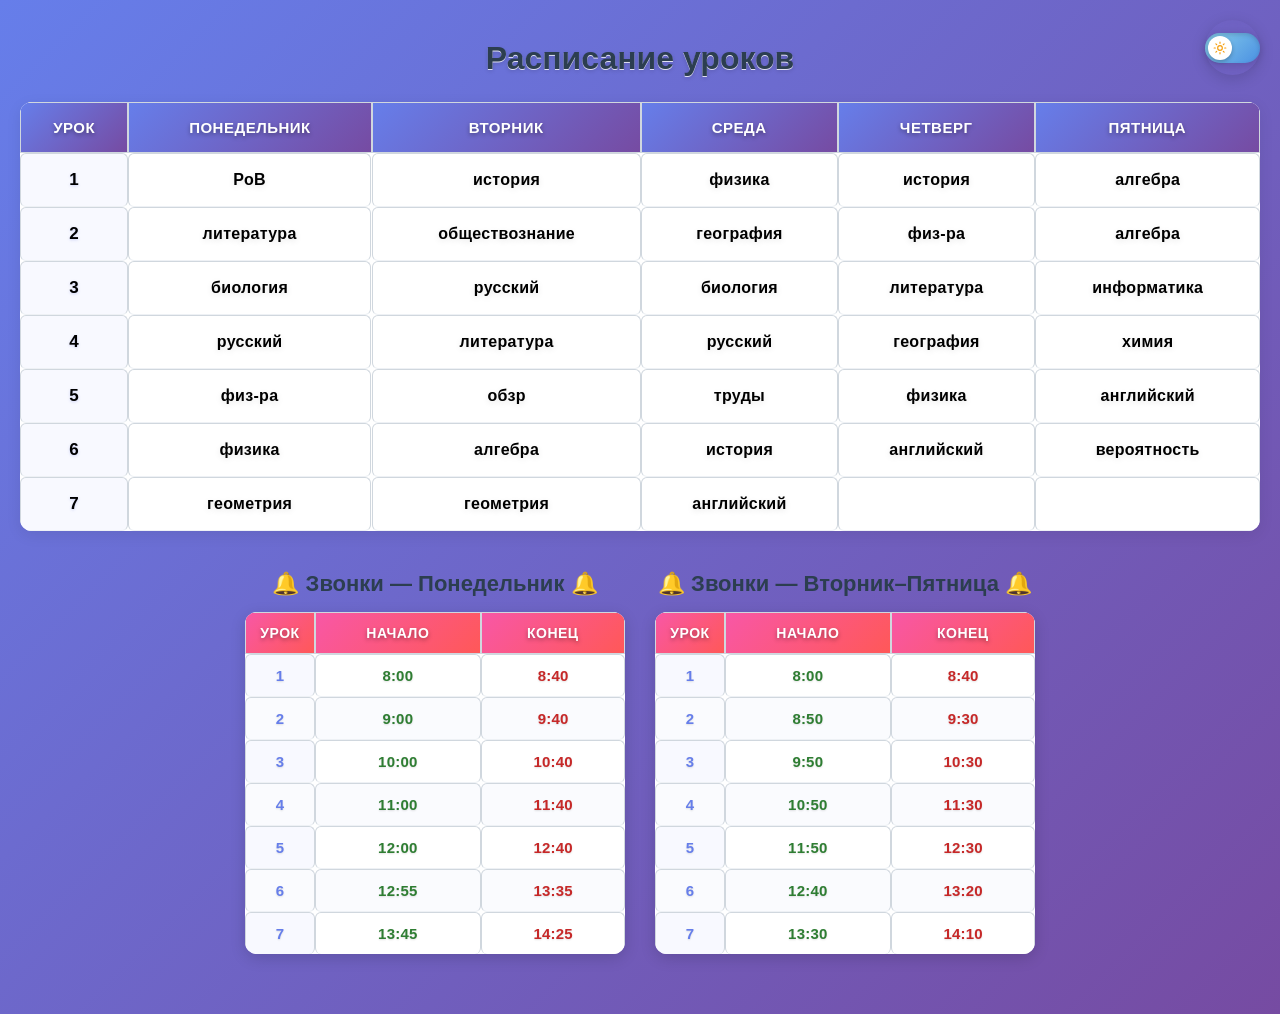
==== commit d0b48830: "Add files via upload" ====
--- a/raspisanie/index.html
+++ b/raspisanie/index.html
@@ -7,30 +7,18 @@
     <link rel="stylesheet" href="style.css">
 </head>
 <body>
-    <div class="halloween-decor">
-    <div class="web web-left">
-    <div class="spider-thread"></div>
-    <div class="spider">🕷️</div>
-</div>
-<div class="web web-right"></div>
-    <div class="pumpkin pumpkin-left">
-        <div class="candy candy-1">🍬</div>
-        <div class="candy candy-2">🍭</div>
-        <div class="candy candy-3">🍫</div>
-        <div class="pumpkin-icon">🎃</div>
-    </div>
-    <div class="pumpkin pumpkin-right">
-        <div class="candy candy-1">🍬</div>
-        <div class="candy candy-2">🍭</div>
-        <div class="candy candy-3">🍫</div>
-        <div class="pumpkin-icon">🎃</div>
-    </div>
-</div>
-
-</div>
     <button id="theme-toggle" class="theme-toggle" aria-label="Переключить тему">
-    <span class="icon-sun">🌞</span>
-    <span class="icon-moon">🌙</span>
+    <span class="toggle-track">
+        <span class="toggle-thumb">
+            <svg class="icon icon-sun" viewBox="0 0 24 24" fill="none" stroke="currentColor" stroke-width="2" stroke-linecap="round" stroke-linejoin="round">
+                <circle cx="12" cy="12" r="4"/>
+                <path d="M12 2v2M12 20v2M4.93 4.93l1.41 1.41M17.66 17.66l1.41 1.41M2 12h2M20 12h2M6.34 17.66l-1.41 1.41M19.07 4.93l-1.41 1.41"/>
+            </svg>
+            <svg class="icon icon-moon" viewBox="0 0 24 24" fill="none" stroke="currentColor" stroke-width="2" stroke-linecap="round" stroke-linejoin="round">
+                <path d="M21 12.79A9 9 0 1 1 11.21 3 7 7 0 0 0 21 12.79z"/>
+            </svg>
+        </span>
+    </span>
 </button>
     <h1>Расписание уроков</h1>
 
@@ -50,56 +38,56 @@
             <tr>
                 <td>1</td>
                 <td class="rus" data-room="307" data-teacher="Вахрушева О.И">РоВ</td>
-                <td class="hist web-corner" data-room="310" data-teacher="Вешникова И.Г">история</td>
+                <td class="hist" data-room="310" data-teacher="Вешникова И.Г">история</td>
                 <td class="phys" data-room="311" data-teacher="Кузнецова Л.В">физика</td>
                 <td class="hist" data-room="310" data-teacher="Вешникова И.Г">история</td>
                 <td class="math" data-room="314" data-teacher="Корнилова С.В">алгебра</td>
             </tr>
             <tr>
                 <td>2</td>
-                <td class="lit web-corner" data-room="307" data-teacher="Вахрушева О.И">литература</td>
+                <td class="lit" data-room="307" data-teacher="Вахрушева О.И">литература</td>
                 <td class="social" data-room="310" data-teacher="Вешникова И.Г">обществознание</td>
-                <td class="geo web-corner" data-room="313" data-teacher="Харисова В.О">география</td>
-                <td class="sport web-corner" data-room="спортзал" data-teacher="Демьяненко И.П">физ-ра</td>
+                <td class="geo" data-room="313" data-teacher="Харисова В.О">география</td>
+                <td class="sport" data-room="спортзал" data-teacher="Демьяненко И.П">физ-ра</td>
                 <td class="math" data-room="314" data-teacher="Корнилова С.В">алгебра</td>
             </tr>
             <tr>
                 <td>3</td>
                 <td class="bio" data-room="213" data-teacher="Иванова Е.В">биология</td>
-                <td class="rus web-corner" data-room="307" data-teacher="Вахрушева О.И">русский</td>
+                <td class="rus" data-room="307" data-teacher="Вахрушева О.И">русский</td>
                 <td class="bio" data-room="213" data-teacher="Иванова Е.В">биология</td>
                 <td class="lit" data-room="307" data-teacher="Вахрушева О.И">литература</td>
-                <td class="info web-corner" data-room="207" data-teacher="Вешникова М.В">информатика</td>
+                <td class="info" data-room="207" data-teacher="Вешникова М.В">информатика</td>
             </tr>
             <tr>
                 <td>4</td>
                 <td class="rus" data-room="307" data-teacher="Вахрушева О.И">русский</td>
                 <td class="lit" data-room="307" data-teacher="Вахрушева О.И">литература</td>
                 <td class="rus" data-room="307" data-teacher="Вахрушева О.И">русский</td>
-                <td class="geo web-corner" data-room="313" data-teacher="Харисова В.О">география</td>
+                <td class="geo" data-room="313" data-teacher="Харисова В.О">география</td>
                 <td class="chem" data-room="213" data-teacher="Иванова Е.В">химия</td>
             </tr>
             <tr>
                 <td>5</td>
-                <td class="sport" data-room="спортзал" data-teacher="Демеяненко И.П">физ-ра</td>
+                <td class="sport" data-room="спортзал" data-teacher="Демьяненко И.П">физ-ра</td>
                 <td class="obzr" data-room="108" data-teacher="Кульбаева М.В">обзр</td>
-                <td class="work web-corner" data-room="104" data-teacher="Барыкина Н.А">труды</td>
+                <td class="work" data-room="104" data-teacher="Барыкина Н.А">труды</td>
                 <td class="phys" data-room="311" data-teacher="Кузнецова Л.В">физика</td>
                 <td class="eng" data-room="309" data-teacher="Денисенко С.В">английский</td>
             </tr>
             <tr>
                 <td>6</td>
-                <td class="phys web-corner" data-room="311" data-teacher="Кузнецова Л.В">физика</td>
+                <td class="phys" data-room="311" data-teacher="Кузнецова Л.В">физика</td>
                 <td class="math" data-room="314" data-teacher="Корнилова С.В">алгебра</td>
                 <td class="hist" data-room="310" data-teacher="Вешникова И.Г">история</td>
                 <td class="eng" data-room="309" data-teacher="Денисенко С.В">английский</td>
-                <td class="prob web-corner" data-room="314" data-teacher="Корнилова С.В">вероятность</td>
+                <td class="prob" data-room="314" data-teacher="Корнилова С.В">вероятность</td>
             </tr>
             <tr>
                 <td>7</td>
                 <td class="geom" data-room="314" data-teacher="Корнилова С.В">геометрия</td>
-                <td class="geom web-corner" data-room="314" data-teacher="Корнилова С.В">геометрия</td>
-                <td class="eng web-corner" data-room="309" data-teacher="Денисенко С.В">английский</td>
+                <td class="geom" data-room="314" data-teacher="Корнилова С.В">геометрия</td>
+                <td class="eng" data-room="309" data-teacher="Денисенко С.В">английский</td>
                 <td class="empty"></td>
                 <td class="empty"></td>
             </tr>
@@ -117,13 +105,13 @@
                     <tr><th>Урок</th><th>Начало</th><th>Конец</th></tr>
                 </thead>
                 <tbody>
-                    <tr><td class="web-corner">1</td><td>8:00</td><td>8:40</td></tr>
-                    <tr><td>2</td><td>9:00</td><td class="web-corner">9:40</td></tr>
+                    <tr><td>1</td><td>8:00</td><td>8:40</td></tr>
+                    <tr><td>2</td><td>9:00</td><td>9:40</td></tr>
                     <tr><td>3</td><td>10:00</td><td>10:40</td></tr>
-                    <tr><td class="web-corner">4</td><td>11:00</td class="web-corner"><td>11:40</td></tr>
+                    <tr><td>4</td><td>11:00</td><td>11:40</td></tr>
                     <tr><td>5</td><td>12:00</td><td>12:40</td></tr>
-                    <tr><td class="web-corner">6</td><td>12:55</td><td>13:35</td></tr>
-                    <tr><td class="web-bottom-left">7</td><td>13:45</td><td class="web-corner">14:25</td></tr>
+                    <tr><td>6</td><td>12:55</td><td>13:35</td></tr>
+                    <tr><td>7</td><td>13:45</td><td>14:25</td></tr>
                 </tbody>
             </table>
         </div>
@@ -137,12 +125,12 @@
                 </thead>
                 <tbody>
                     <tr><td>1</td><td>8:00</td><td>8:40</td></tr>
-                    <tr><td class="web-corner">2</td><td>8:50</td><td>9:30</td></tr>
-                    <tr><td>3</td><td>9:50</td><td class="web-bottom-left">10:30</td></tr>
+                    <tr><td>2</td><td>8:50</td><td>9:30</td></tr>
+                    <tr><td>3</td><td>9:50</td><td>10:30</td></tr>
                     <tr><td>4</td><td>10:50</td><td>11:30</td></tr>
-                    <tr><td class="web-corner">5</td><td>11:50</td><td class="web-bottom-left"">12:30</td></tr>
+                    <tr><td>5</td><td>11:50</td><td>12:30</td></tr>
                     <tr><td>6</td><td>12:40</td><td>13:20</td></tr>
-                    <tr><td>7</td><td>13:30</td><td class="web-bottom-left">14:10</td></tr>
+                    <tr><td>7</td><td>13:30</td><td>14:10</td></tr>
                 </tbody>
             </table>
         </div>
--- a/raspisanie/style.css
+++ b/raspisanie/style.css
@@ -11,12 +11,14 @@
 
 table {
     width: 100%;
-    border-collapse: collapse; /* убирает двойные рамки */
+    border-collapse: collapse;
+    /* убирает двойные рамки */
     background: white;
-    box-shadow: 0 4px 10px rgba(0,0,0,0.1);
-}
-
-th, td {
+    box-shadow: 0 4px 10px rgba(0, 0, 0, 0.1);
+}
+
+th,
+td {
     border: 1px solid #d0d7de;
     padding: 12px;
     text-align: center;
@@ -28,12 +30,15 @@
 }
 
 tr:nth-child(even) td {
-    background: #f9fbfd; /* чередование строк */
+    background: #f9fbfd;
+    /* чередование строк */
 }
 
 td:hover {
-    background: #ffeaa7; /* подсветка при наведении */
-}
+    background: #ffeaa7;
+    /* подсветка при наведении */
+}
+
 /* ===== Базовые стили ===== */
 * {
     box-sizing: border-box;
@@ -117,6 +122,7 @@
     background: linear-gradient(135deg, #f857a6, #ff5858) !important;
     position: relative;
 }
+
 th.today::after {
     content: '★ сегодня';
     position: absolute;
@@ -127,6 +133,7 @@
     color: #ff5858;
     white-space: nowrap;
 }
+
 td.today {
     background: #fff5f7 !important;
     font-weight: 600;
@@ -134,18 +141,38 @@
 
 /* ===== Адаптив для телефонов ===== */
 @media (max-width: 700px) {
-    body { padding: 15px 8px; }
-    .container { padding: 15px; border-radius: 14px; }
-    h1 { font-size: 22px; }
-    th, td { padding: 8px 4px; font-size: 12px; }
-    .num { width: 35px; }
-}
+    body {
+        padding: 15px 8px;
+    }
+
+    .container {
+        padding: 15px;
+        border-radius: 14px;
+    }
+
+    h1 {
+        font-size: 22px;
+    }
+
+    th,
+    td {
+        padding: 8px 4px;
+        font-size: 12px;
+    }
+
+    .num {
+        width: 35px;
+    }
+}
+
 /* ===== Заголовок звонков — как у "Расписание уроков" ===== */
 .bells-title {
     text-align: center;
     color: #2c3e50;
-    font-family: inherit;              /* тот же шрифт, что у h1 */
-    font-size: 32px;                    /* как у h1 */
+    font-family: inherit;
+    /* тот же шрифт, что у h1 */
+    font-size: 32px;
+    /* как у h1 */
     font-weight: bold;
     margin: 40px 0 20px;
     letter-spacing: normal;
@@ -153,9 +180,12 @@
 
 /* ===== Таблица звонков ===== */
 .bells {
-    width: auto;                        /* не растягивать */
-    max-width: 600px;                   /* ограничить ширину */
-    margin: 0 auto;                     /* центрировать */
+    width: auto;
+    /* не растягивать */
+    max-width: 600px;
+    /* ограничить ширину */
+    margin: 0 auto;
+    /* центрировать */
     border-collapse: separate;
     border-spacing: 0;
     border-radius: 12px;
@@ -207,6 +237,7 @@
 .bells tbody tr:last-child td {
     border-bottom: none;
 }
+
 /* ===== Контейнер для двух таблиц звонков ===== */
 .bells-wrapper {
     display: flex;
@@ -244,21 +275,26 @@
         flex-direction: column;
         align-items: center;
     }
+
     .bells-col {
         width: 100%;
         max-width: 380px;
     }
 }
+
 td {
     padding: 16px 10px;
     text-align: center;
     font-size: 16px;
-    font-weight: 600;          /* ← ЖИРНЫЙ шрифт */
-    color: #1a252f;            /* ← потемнее цвет */
+    font-weight: 600;
+    /* ← ЖИРНЫЙ шрифт */
+    color: #1a252f;
+    /* ← потемнее цвет */
     border-bottom: 1px solid #eef1f5;
     transition: all 0.2s ease;
     letter-spacing: 0.2px;
 }
+
 table td {
     transition: transform 0.25s ease, box-shadow 0.25s ease;
     position: relative;
@@ -269,8 +305,9 @@
     transform: translateY(-5px) scale(1.06);
     z-index: 10;
 }
+
 table td {
-    transition: 
+    transition:
         transform 0.4s cubic-bezier(0.34, 1.56, 0.64, 1),
         box-shadow 0.4s ease,
         border-radius 0.4s ease,
@@ -282,7 +319,7 @@
 
 table td:hover {
     transform: translateY(-5px) scale(1.03);
-    box-shadow: 
+    box-shadow:
         0 12px 25px rgba(102, 126, 234, 0.2),
         0 4px 10px rgba(0, 0, 0, 0.08);
     border-radius: 14px;
@@ -320,17 +357,157 @@
 }
 
 /* По умолчанию показываем луну, солнце спрятано */
-.theme-toggle .icon-sun  { display: none; }
-.theme-toggle .icon-moon { display: inline; }
-
-/* В тёмной теме наоборот */
-body.dark .theme-toggle .icon-sun  { display: inline; }
-body.dark .theme-toggle .icon-moon { display: none; }
+/* ═══════════════════════════════════════════ */
+/* 🌙🌞 Стильный переключатель темы             */
+/* ═══════════════════════════════════════════ */
+
+.theme-toggle {
+    position: fixed;
+    top: 20px;
+    right: 20px;
+    background: none;
+    border: none;
+    padding: 0;
+    cursor: pointer;
+    z-index: 999;
+    transition: transform 0.3s ease;
+}
+
+.theme-toggle:hover {
+    transform: scale(1.05);
+}
+
+.theme-toggle:active {
+    transform: scale(0.95);
+}
+
+/* ───── Дорожка переключателя ───── */
+.toggle-track {
+    display: block;
+    position: relative;
+    width: 56px;
+    height: 30px;
+    background: linear-gradient(135deg, #87ceeb, #4a90e2);
+    border-radius: 30px;
+    box-shadow:
+        inset 0 2px 4px rgba(0, 0, 0, 0.15),
+        0 2px 8px rgba(0, 0, 0, 0.15);
+    transition: background 0.4s ease;
+}
+
+/* ───── Кругляшок (ползунок) ───── */
+.toggle-thumb {
+    position: absolute;
+    top: 3px;
+    left: 3px;
+    width: 24px;
+    height: 24px;
+    background: #ffffff;
+    border-radius: 50%;
+    box-shadow: 0 2px 4px rgba(0, 0, 0, 0.25);
+    display: flex;
+    align-items: center;
+    justify-content: center;
+    transition: transform 0.4s cubic-bezier(0.68, -0.55, 0.27, 1.55),
+        background 0.4s ease;
+    overflow: hidden;
+}
+
+/* Иконки */
+.icon {
+    position: absolute;
+    width: 14px;
+    height: 14px;
+    transition: opacity 0.3s ease, transform 0.4s ease;
+    color: #f59e0b;
+    /* оранжевый для солнца */
+}
+
+/* По умолчанию — только солнце видно */
+.icon-sun {
+    opacity: 1;
+    transform: rotate(0deg) scale(1);
+}
+
+.icon-moon {
+    opacity: 0;
+    transform: rotate(180deg) scale(0.5);
+    color: #4a5dd4;
+    /* синий для луны */
+}
+
+/* ───── ТЁМНАЯ ТЕМА ───── */
+
+/* Фон дорожки — тёмный */
+body.dark .toggle-track {
+    background: linear-gradient(135deg, #1e2a47, #2a3a55);
+    box-shadow:
+        inset 0 2px 4px rgba(0, 0, 0, 0.5),
+        0 2px 8px rgba(0, 0, 0, 0.3);
+}
+
+/* Ползунок — вправо */
+body.dark .toggle-thumb {
+    transform: translateX(26px);
+    background: #e8eaf6;
+}
+
+/* Луна — видна, солнце — нет */
+body.dark .icon-sun {
+    opacity: 0;
+    transform: rotate(-180deg) scale(0.5);
+}
+
+body.dark .icon-moon {
+    opacity: 1;
+    transform: rotate(0deg) scale(1);
+    color: #fbbf24;
+    /* жёлтый для луны в тёмной теме */
+}
+
+/* ───── 📱 На телефоне — меньше ───── */
+@media (max-width: 700px) {
+    .theme-toggle {
+        top: 12px;
+        right: 12px;
+    }
+
+    .toggle-track {
+        width: 48px;
+        height: 26px;
+    }
+
+    .toggle-thumb {
+        width: 20px;
+        height: 20px;
+        top: 3px;
+        left: 3px;
+    }
+
+    body.dark .toggle-thumb {
+        transform: translateX(22px);
+    }
+
+    .icon {
+        width: 12px;
+        height: 12px;
+    }
+}
+
 /* ===== ТЁМНАЯ ТЕМА ===== */
 
 /* Плавный переход всех цветов */
-body, .container, table, th, td, .bells, .bells td, .bells th,
-.bells-title, h1, h2 {
+body,
+.container,
+table,
+th,
+td,
+.bells,
+.bells td,
+.bells th,
+.bells-title,
+h1,
+h2 {
     transition: background 0.4s ease, color 0.4s ease, border-color 0.4s ease;
 }
 
@@ -388,19 +565,62 @@
 }
 
 /* ===== Цвета предметов (только текст) ===== */
-.math, .geom  { color: #1565c0; font-weight: 600; }
-.phys         { color: #6a1b9a; }
-.chem         { color: #e65100; }
-.bio          { color: #2e7d32; }
-.geo          { color: #f57f17; }
-.info         { color: #00695c; }
-.hist, .social { color: #bf360c; }
-.rus, .lit    { color: #ad1457; }
-.eng          { color: #4527a0; }
-.sport        { color: #1b5e20; font-weight: 600; }
-.work         { color: #4e342e; }
-.obzr         { color: #283593; }
-.prob         { color: #0277bd; }
+.math,
+.geom {
+    color: #1565c0;
+    font-weight: 600;
+}
+
+.phys {
+    color: #6a1b9a;
+}
+
+.chem {
+    color: #e65100;
+}
+
+.bio {
+    color: #2e7d32;
+}
+
+.geo {
+    color: #f57f17;
+}
+
+.info {
+    color: #00695c;
+}
+
+.hist,
+.social {
+    color: #bf360c;
+}
+
+.rus,
+.lit {
+    color: #ad1457;
+}
+
+.eng {
+    color: #4527a0;
+}
+
+.sport {
+    color: #1b5e20;
+    font-weight: 600;
+}
+
+.work {
+    color: #4e342e;
+}
+
+.obzr {
+    color: #283593;
+}
+
+.prob {
+    color: #0277bd;
+}
 
 /* Таблица звонков */
 body.dark .bells td {
@@ -426,6 +646,7 @@
 body.dark .theme-toggle:hover {
     background: rgba(255, 255, 255, 0.25);
 }
+
 /* ===== ⭐ Подсветка сегодняшнего дня ===== */
 th.today {
     background: linear-gradient(135deg, #f857a6, #ff5858) !important;
@@ -443,8 +664,17 @@
 }
 
 @keyframes pulse {
-    0%, 100% { opacity: 1; transform: scale(1); }
-    50%      { opacity: 0.6; transform: scale(1.2); }
+
+    0%,
+    100% {
+        opacity: 1;
+        transform: scale(1);
+    }
+
+    50% {
+        opacity: 0.6;
+        transform: scale(1.2);
+    }
 }
 
 td.today-col {
@@ -500,7 +730,8 @@
     box-shadow: 0 10px 30px rgba(0, 0, 0, 0.2);
     font-size: 14px;
     color: #2c3e50;
-    pointer-events: none;        /* мышка «проходит сквозь» */
+    pointer-events: none;
+    /* мышка «проходит сквозь» */
     opacity: 0;
     transform: translateY(6px);
     transition: opacity 0.2s ease, transform 0.2s ease;
@@ -570,9 +801,11 @@
 td[data-room]:active {
     transform: scale(0.97);
 }
+
 .tooltip {
     transition: opacity 0.15s ease, transform 0.15s ease;
 }
+
 /* ===== Фиксы для тёмной темы ===== */
 
 /* Фон таблицы в тёмной теме */
@@ -585,14 +818,17 @@
 tr.past-lesson td:empty {
     opacity: 1 !important;
 }
+
 /* ============================================ */
 /* ЕДИНЫЙ СТИЛЬ ПРЕДМЕТОВ — плотный, без цветов */
 /* ============================================ */
 
 /* Все предметы в таблице — один цвет, жирный */
 #schedule-table tbody td {
-    color: #000000 !important;      /* ← чистый ЧЁРНЫЙ */
-    font-weight: 800 !important;    /* ← ЖИРНЕЕ */
+    color: #000000 !important;
+    /* ← чистый ЧЁРНЫЙ */
+    font-weight: 800 !important;
+    /* ← ЖИРНЕЕ */
     font-size: 16px !important;
     letter-spacing: 0.3px;
     background: #ffffff !important;
@@ -634,6 +870,7 @@
     background: #1a2438 !important;
     font-weight: 400 !important;
 }
+
 /* ═══════════════════════════════════════════ */
 /* ФИНАЛ: чёрный жирный шрифт предметов        */
 /* ═══════════════════════════════════════════ */
@@ -680,6 +917,7 @@
     background: #1a2438 !important;
     font-weight: 400 !important;
 }
+
 /* ═══════════════════════════════════════════ */
 /* Пустые ячейки — как все остальные           */
 /* ═══════════════════════════════════════════ */
@@ -697,6 +935,7 @@
     color: #4a5a75 !important;
     font-weight: 400 !important;
 }
+
 /* ═══════════════════════════════════════════ */
 /* Шрифт в звонках — чуть жирнее               */
 /* ═══════════════════════════════════════════ */
@@ -731,636 +970,350 @@
 body.dark .bells tbody td {
     font-weight: 600 !important;
 }
+
 body.dark .bells tbody td:first-child {
     font-weight: 800 !important;
 }
+
 body.dark .bells tbody td:nth-child(2),
 body.dark .bells tbody td:nth-child(3) {
     font-weight: 700 !important;
 }
+
 body.dark .bells thead th {
     font-weight: 800 !important;
 }
+
 .bells tbody td:nth-child(2),
 .bells tbody td:nth-child(3) {
-    font-weight: 800 !important;   /* было 700 */
-}
-/* ═══════════════════════════════════════════ */
-/* 🕸️ ХЕЛЛОУИН — паутины и паук                */
-/* ═══════════════════════════════════════════ */
-
-.halloween-decor {
-    position: fixed;
-    inset: 0;
-    pointer-events: none;   /* мышка проходит сквозь */
-    z-index: 998;
-    overflow: hidden;
-}
-
-/* ───── Паутина ───── */
-.web {
-    position: absolute;
-    top: 0;
-    width: 220px;
-    height: 220px;
-    background-image: url("data:image/svg+xml;utf8,<svg xmlns='http://www.w3.org/2000/svg' viewBox='0 0 100 100'><g stroke='%23ffffff' stroke-width='0.4' fill='none' opacity='0.7'><path d='M0 0 L100 100 M0 0 L100 40 M0 0 L40 100 M0 0 L100 70 M0 0 L70 100 M0 0 L100 15 M0 0 L15 100'/><path d='M15 0 Q10 10 0 15'/><path d='M30 0 Q22 22 0 30'/><path d='M45 0 Q33 33 0 45'/><path d='M60 0 Q44 44 0 60'/><path d='M75 0 Q55 55 0 75'/><path d='M90 0 Q66 66 0 90'/></g></svg>");
-    background-size: contain;
-    background-repeat: no-repeat;
-    opacity: 0.5;
-}
-
-.web-left {
-    left: 0;
-    transform: scaleX(-1);   /* отражение по горизонтали */
-}
-
-.web-right {
-    right: 0;
-}
-
-/* ───── Паук на ниточке ───── */
-.spider-thread {
-    position: absolute;
-    top: 0;
-    left: 50%;
-    width: 1px;
-    height: 80px;
-    background: rgba(255, 255, 255, 0.6);
-    transform-origin: top center;
-    animation: swing 4s ease-in-out infinite;
-}
-
-.spider {
-    position: absolute;
-    top: 80px;
-    left: 50%;
-    transform: translateX(-50%);
-    font-size: 32px;
-    transform-origin: top center;
-    animation: swing 4s ease-in-out infinite;
-    filter: drop-shadow(0 4px 8px rgba(0, 0, 0, 0.4));
-}
-
-/* Раскачивание */
-@keyframes swing {
-    0%, 100% { transform: translateX(-50%) rotate(-8deg); }
-    50%      { transform: translateX(-50%) rotate(8deg); }
-}
-
-.spider-thread {
-    animation-name: swingThread;
-}
-
-@keyframes swingThread {
-    0%, 100% { transform: rotate(-8deg); }
-    50%      { transform: rotate(8deg); }
-}
-
-/* Тёмная тема — паутина ярче */
-body.dark .web {
-    opacity: 0.7;
-}
-
-body.dark .spider-thread {
-    background: rgba(255, 255, 255, 0.4);
-}
-
-/* На телефонах — меньше и не мешает */
-@media (max-width: 700px) {
-    .web {
-        width: 120px;
-        height: 120px;
-    }
-    .spider {
-        font-size: 22px;
-    }
-    .spider-thread {
-        height: 50px;
-    }
-    .spider {
-        top: 50px;
-    }
-}
-/* 🎃 Лёгкое свечение заголовка */
+    font-weight: 800 !important;
+    /* было 700 */
+}
+
+/* ═══════════════════════════════════════════ */
+/* ✨ ТЕНИ НА ТЕКСТАХ — предметы, цифры, звонки */
+/* ═══════════════════════════════════════════ */
+
+/* ───── Светлая тема — мягкая тень ───── */
+
+/* Заголовок страницы */
 h1 {
-    text-shadow: 0 0 20px rgba(255, 140, 0, 0.3);
-}
-
+    text-shadow:
+        0 1px 0 rgba(255, 255, 255, 0.8),
+        0 2px 4px rgba(0, 0, 0, 0.15) !important;
+}
+
+/* Заголовки таблицы (УРОК / ПОНЕДЕЛЬНИК...) */
+#schedule-table thead th {
+    text-shadow: 0 2px 4px rgba(0, 0, 0, 0.35) !important;
+}
+
+/* Предметы и номера уроков */
+#schedule-table tbody td {
+    text-shadow: 0 1px 2px rgba(0, 0, 0, 0.12) !important;
+}
+
+/* Номера уроков — тень посильнее */
+#schedule-table tbody td:first-child {
+    text-shadow: 0 1px 3px rgba(74, 93, 212, 0.25) !important;
+}
+
+/* Заголовки звонков (УРОК / НАЧАЛО / КОНЕЦ) */
+.bells thead th {
+    text-shadow: 0 2px 4px rgba(0, 0, 0, 0.35) !important;
+}
+
+/* Данные в звонках (цифры, время) */
+.bells tbody td {
+    text-shadow: 0 1px 2px rgba(0, 0, 0, 0.12) !important;
+}
+
+/* Подсказка при наведении (предмет) */
+.tooltip-subject {
+    text-shadow: 0 1px 2px rgba(102, 126, 234, 0.3) !important;
+}
+
+/* ───── 🌙 Тёмная тема — тень ярче ───── */
+
+/* Заголовок в тёмной теме */
 body.dark h1 {
-    text-shadow: 0 0 25px rgba(255, 100, 0, 0.5);
-}
-/* ═══════════════════════════════════════════ */
-/* 🎃 ХЕЛЛОУИН — паутины, паук, тыквы с конфетами */
-/* ═══════════════════════════════════════════ */
-
-.halloween-decor {
-    position: fixed;
-    inset: 0;
-    pointer-events: none;
-    z-index: 998;
-    overflow: hidden;
-}
-
-/* ───── 🕸️ Паутина ───── */
-.web {
-    position: absolute;
-    top: 0;
-    width: 160px;
-    height: 160px;
-    background-image: url("data:image/svg+xml;utf8,<svg xmlns='http://www.w3.org/2000/svg' viewBox='0 0 100 100'><g stroke='%23ffffff' stroke-width='0.3' fill='none' opacity='0.6'><path d='M0 0 L100 100 M0 0 L100 45 M0 0 L45 100 M0 0 L100 75 M0 0 L75 100 M0 0 L100 20 M0 0 L20 100'/><path d='M20 0 Q15 15 0 20'/><path d='M40 0 Q30 30 0 40'/><path d='M60 0 Q45 45 0 60'/><path d='M80 0 Q60 60 0 80'/></g></svg>");
-    background-size: contain;
-    background-repeat: no-repeat;
-    opacity: 0.55;
-}
-
-.web-left {
-    left: 0;
-}
-
-.web-right {
-    right: 0;
-    transform: scaleX(-1);
-}
-
-/* ───── 🕷️ Паук на ниточке ───── */
-/* ───── 🕷️ Паук на паутине ───── */
-.spider {
-    position: absolute;
-    top: 25px;
-    right: 35px;
-    font-size: 26px;
-    filter: drop-shadow(0 4px 8px rgba(0, 0, 0, 0.5));
-    transform-origin: center center;
-    animation: spiderSwing 5s ease-in-out infinite;
-}
-
-/* Лёгкое покачивание — как ветер качает паутину */
-@keyframes spiderSwing {
-    0%, 100% { transform: rotate(-8deg) translateY(0); }
-    50%      { transform: rotate(8deg) translateY(-2px); }
-}
-
-/* ───── 🎃 Тыква с конфетами ───── */
-.pumpkin {
-    position: absolute;
-    bottom: 30px;
-    width: 90px;
-    height: 90px;
-    font-size: 60px;
-    line-height: 1;
-    filter: drop-shadow(0 4px 12px rgba(255, 140, 0, 0.4));
-    animation: pumpkinBounce 3s ease-in-out infinite;
-}
-
-.pumpkin-left  { left: 30px; }
-.pumpkin-right { right: 30px; animation-delay: 1.5s; }
-
-.pumpkin-icon {
-    position: absolute;
-    bottom: 0;
-    left: 0;
-    font-size: 60px;
-}
-
-@keyframes pumpkinBounce {
-    0%, 100% { transform: translateY(0) rotate(-3deg); }
-    50%      { transform: translateY(-6px) rotate(3deg); }
-}
-
-/* 🍬 Конфеты */
-.candy {
-    position: absolute;
-    font-size: 22px;
-    animation: candyFloat 3s ease-in-out infinite;
-    filter: drop-shadow(0 2px 4px rgba(0, 0, 0, 0.3));
-}
-
-.pumpkin-left .candy-1  { bottom: 60px; left: -15px; animation-delay: 0s; }
-.pumpkin-left .candy-2  { bottom: 20px; left: -25px; animation-delay: 0.5s; }
-.pumpkin-left .candy-3  { bottom: 5px;  left: 15px;  animation-delay: 1s; }
-
-.pumpkin-right .candy-1 { bottom: 60px; right: -15px; animation-delay: 0.3s; }
-.pumpkin-right .candy-2 { bottom: 20px; right: -25px; animation-delay: 0.8s; }
-.pumpkin-right .candy-3 { bottom: 5px;  right: 15px;  animation-delay: 1.3s; }
-
-@keyframes candyFloat {
-    0%, 100% { transform: translateY(0) rotate(-10deg); }
-    50%      { transform: translateY(-4px) rotate(10deg); }
-}
-
-/* ───── 🌙 Тёмная тема ───── */
-body.dark .web           { opacity: 0.75; }
-body.dark .spider-thread { background: rgba(255, 255, 255, 0.35); }
-body.dark .pumpkin       { filter: drop-shadow(0 4px 15px rgba(255, 140, 0, 0.6)); }
-
-/* ───── 📱 Адаптив ───── */
-@media (max-width: 700px) {
-    .web { width: 100px; height: 100px; }
-
-    .spider-thread { height: 50px; right: 25px; }
-    .spider        { top: 50px; right: 20px; font-size: 22px; }
-
-    .pumpkin       { width: 60px; height: 60px; }
-    .pumpkin-icon  { font-size: 40px; }
-    .pumpkin-left  { left: 10px; bottom: 15px; }
-    .pumpkin-right { right: 10px; bottom: 15px; }
-
-    .candy         { font-size: 16px; }
-}
-/* ═══════════════════════════════════════════ */
-/* 🕷️ Паук — большой, в левом углу            */
-/* ═══════════════════════════════════════════ */
-
-.spider {
-    position: absolute;
-    top: 20px !important;
-    left: 30px !important;
-    right: auto !important;
-    font-size: 48px !important;
-    filter: drop-shadow(0 6px 12px rgba(0, 0, 0, 0.6)) !important;
-    transform-origin: center center;
-    animation: spiderSwing 5s ease-in-out infinite !important;
-}
-
-@keyframes spiderSwing {
-    0%, 100% { transform: rotate(-8deg) translateY(0); }
-    50%      { transform: rotate(8deg) translateY(-2px); }
-}
-
-/* 📱 На телефоне — меньше */
-@media (max-width: 700px) {
-    .spider {
-        top: 12px !important;
-        left: 15px !important;
-        font-size: 32px !important;
-    }
-}
-/* ═══════════════════════════════════════════ */
-/* 🕷️ Паук спускается раз в 2 минуты           */
-/* ═══════════════════════════════════════════ */
-
-/* Ниточка, по которой ползёт паук */
-.spider-thread {
-    position: absolute;
-    top: 0;
-    left: 50px;
-    width: 1px;
-    height: 0;
-    background: linear-gradient(
-        to bottom,
-        rgba(255, 255, 255, 0.7) 0%,
-        rgba(255, 255, 255, 0.4) 100%
-    );
-    transform-origin: top center;
-    animation: threadGrow 120s ease-in-out infinite;
-}
-
-/* Паук сидит на паутине и раз в 2 мин спускается */
-.spider {
-    position: absolute;
-    top: 20px;
-    left: 30px;
-    right: auto;
-    font-size: 48px;
-    filter: drop-shadow(0 6px 12px rgba(0, 0, 0, 0.6));
-    transform-origin: center top;
-    animation: spiderDescend 120s ease-in-out infinite;
-    z-index: 10;
-}
-
-/* ───── Анимация ниточки ───── */
-@keyframes threadGrow {
-    /* Стоит на месте 100 секунд (1:40) */
-    0%, 83%     { height: 0; opacity: 0; }
-
-    /* За 5 секунд растёт вниз */
-    87%         { height: 60vh; opacity: 1; }
-
-    /* Висит 10 секунд */
-    92%         { height: 60vh; opacity: 1; }
-
-    /* Возвращается за 5 секунд */
-    97%         { height: 0; opacity: 0; }
-
-    /* Отдыхает оставшиеся 3 секунды */
-    100%        { height: 0; opacity: 0; }
-}
-
-/* ───── Анимация паука ───── */
-@keyframes spiderDescend {
-    /* Сидит в углу 1:40, чуть качается */
-    0%   { transform: translateY(0) rotate(-3deg); }
-    5%   { transform: translateY(0) rotate(3deg); }
-    10%  { transform: translateY(0) rotate(-3deg); }
-    /* ... (повторяем качание) ... */
-    80%  { transform: translateY(0) rotate(3deg); }
-
-    /* Начинает спуск */
-    83%  { transform: translateY(0) rotate(0deg); }
-
-    /* Достиг центра (60vh вниз = примерно центр) */
-    87%  { transform: translateY(60vh) rotate(0deg); }
-
-    /* Висит и слегка качается */
-    88%  { transform: translateY(60vh) rotate(-5deg); }
-    90%  { transform: translateY(60vh) rotate(5deg); }
-    92%  { transform: translateY(60vh) rotate(-5deg); }
-
-    /* Возвращается вверх */
-    97%  { transform: translateY(0) rotate(0deg); }
-
-    /* Отдыхает */
-    100% { transform: translateY(0) rotate(0deg); }
-}
-
-/* ───── 🌙 Тёмная тема ───── */
-body.dark .spider-thread {
-    background: linear-gradient(
-        to bottom,
-        rgba(255, 255, 255, 0.5) 0%,
-        rgba(255, 255, 255, 0.2) 100%
-    );
-}
-
-/* ───── 📱 Телефон — меньше и ниже ───── */
-@media (max-width: 700px) {
-    .spider {
-        top: 12px;
-        left: 15px;
-        font-size: 32px;
-    }
-    .spider-thread {
-        left: 30px;
-    }
-}
-/* ═══════════════════════════════════════════ */
-/* 🕸️ Маленькие паутинки на ячейках с уроками  */
-/* ═══════════════════════════════════════════ */
-
-/* Ячейка — для позиционирования паутины */
+    text-shadow:
+        0 0 20px rgba(139, 158, 255, 0.4),
+        0 2px 8px rgba(0, 0, 0, 0.6) !important;
+}
+
+/* Заголовки таблицы в тёмной */
+body.dark #schedule-table thead th {
+    text-shadow:
+        0 0 12px rgba(139, 158, 255, 0.5),
+        0 2px 6px rgba(0, 0, 0, 0.7) !important;
+}
+
+/* Предметы в тёмной — лёгкое свечение */
+body.dark #schedule-table tbody td {
+    text-shadow:
+        0 0 8px rgba(139, 158, 255, 0.25),
+        0 1px 3px rgba(0, 0, 0, 0.7) !important;
+}
+
+/* Номера уроков в тёмной — сильнее светятся */
+body.dark #schedule-table tbody td:first-child {
+    text-shadow:
+        0 0 10px rgba(139, 158, 255, 0.6),
+        0 1px 3px rgba(0, 0, 0, 0.8) !important;
+}
+
+/* Заголовки звонков в тёмной */
+body.dark .bells thead th {
+    text-shadow:
+        0 0 12px rgba(255, 100, 150, 0.5),
+        0 2px 6px rgba(0, 0, 0, 0.7) !important;
+}
+
+/* Данные в звонках в тёмной */
+body.dark .bells tbody td {
+    text-shadow:
+        0 0 6px rgba(139, 158, 255, 0.2),
+        0 1px 3px rgba(0, 0, 0, 0.7) !important;
+}
+
+#schedule-table tbody td {
+    text-shadow:
+        0 1px 0 #ffffff,
+        0 2px 0 #dddddd,
+        0 3px 4px rgba(0, 0, 0, 0.2) !important;
+}
+
+#schedule-table tbody td {
+    text-shadow: 0 2px 6px rgba(0, 0, 0, 0.1) !important;
+}
+
+/* 🌌 Космическая тёмная дорожка */
+body.dark .toggle-track {
+    background: linear-gradient(135deg, #1a1a2e, #3a3a6a) !important;
+    box-shadow:
+        inset 0 2px 4px rgba(0, 0, 0, 0.5),
+        0 2px 8px rgba(0, 0, 0, 0.3) !important;
+}
+
+/* ═══════════════════════════════════════════ */
+/* ✨ Белое свечение текста в тёмной теме       */
+/* ═══════════════════════════════════════════ */
+
+/* Предметы в таблице — мягкое белое свечение */
+body.dark #schedule-table tbody td {
+    text-shadow:
+        0 0 8px rgba(255, 255, 255, 0.4),
+        0 0 15px rgba(255, 255, 255, 0.2),
+        0 1px 2px rgba(0, 0, 0, 0.6) !important;
+}
+
+/* Номера уроков — свечение чуть сильнее (синеватое) */
+body.dark #schedule-table tbody td:first-child {
+    text-shadow:
+        0 0 10px rgba(139, 158, 255, 0.7),
+        0 0 20px rgba(139, 158, 255, 0.4),
+        0 1px 2px rgba(0, 0, 0, 0.6) !important;
+}
+
+/* Заголовки таблицы (УРОК / ПОНЕДЕЛЬНИК...) */
+body.dark #schedule-table thead th {
+    text-shadow:
+        0 0 10px rgba(255, 255, 255, 0.5),
+        0 0 20px rgba(255, 255, 255, 0.25),
+        0 1px 3px rgba(0, 0, 0, 0.6) !important;
+}
+
+/* Заголовок страницы «Расписание уроков» */
+body.dark h1 {
+    text-shadow:
+        0 0 15px rgba(255, 255, 255, 0.5),
+        0 0 30px rgba(255, 255, 255, 0.25),
+        0 2px 6px rgba(0, 0, 0, 0.6) !important;
+}
+
+/* Заголовки звонков (УРОК / НАЧАЛО / КОНЕЦ) */
+body.dark .bells thead th {
+    text-shadow:
+        0 0 10px rgba(255, 255, 255, 0.5),
+        0 0 20px rgba(255, 255, 255, 0.25),
+        0 1px 3px rgba(0, 0, 0, 0.6) !important;
+}
+
+/* Данные в звонках (цифры, время) */
+body.dark .bells tbody td {
+    text-shadow:
+        0 0 6px rgba(255, 255, 255, 0.35),
+        0 0 12px rgba(255, 255, 255, 0.15),
+        0 1px 2px rgba(0, 0, 0, 0.6) !important;
+}
+
+/* Заголовки «🔔 Звонки — Понедельник 🔔» */
+body.dark .bells-title {
+    text-shadow:
+        0 0 12px rgba(255, 255, 255, 0.4),
+        0 0 24px rgba(255, 255, 255, 0.2),
+        0 1px 3px rgba(0, 0, 0, 0.6) !important;
+}
+
+/* Подсказка при наведении — предмет */
+body.dark .tooltip-subject {
+    text-shadow:
+        0 0 8px rgba(246, 244, 244, 0.751),
+        0 0 15px rgba(255, 255, 255, 0.2) !important;
+}
+
+/* ═══════════════════════════════════════════ */
+/* ✨ ФИНАЛ — яркое свечение в тёмной теме      */
+/* ═══════════════════════════════════════════ */
+
+/* Предметы — ярко-белые с сильным свечением */
+body.dark #schedule-table tbody td {
+    color: #ffffff !important;
+    font-weight: 800 !important;
+    background: #2a3a55 !important;
+    text-shadow:
+        0 0 12px rgba(255, 255, 255, 1),
+        0 0 25px rgba(255, 255, 255, 0.7),
+        0 0 40px rgba(255, 255, 255, 0.4),
+        0 0 60px rgba(255, 255, 255, 0.15),
+        0 1px 2px rgba(0, 0, 0, 0.9) !important;
+    -webkit-font-smoothing: antialiased;
+}
+
+/* Номера уроков — голубые */
+body.dark #schedule-table tbody td:first-child {
+    color: #a8b8ff !important;
+    font-weight: 900 !important;
+    background: #324266 !important;
+    text-shadow:
+        0 0 12px rgba(139, 158, 255, 1),
+        0 0 25px rgba(139, 158, 255, 0.6),
+        0 0 40px rgba(139, 158, 255, 0.3),
+        0 1px 2px rgba(0, 0, 0, 0.8) !important;
+}
+
+/* Заголовки таблицы */
+body.dark #schedule-table thead th {
+    color: #ffffff !important;
+    font-weight: 800 !important;
+    text-shadow:
+        0 0 12px rgba(255, 255, 255, 0.9),
+        0 0 25px rgba(255, 255, 255, 0.5),
+        0 1px 3px rgba(0, 0, 0, 0.7) !important;
+}
+
+/* Заголовок страницы */
+body.dark h1 {
+    color: #ffffff !important;
+    text-shadow:
+        0 0 20px rgba(255, 255, 255, 1),
+        0 0 40px rgba(255, 255, 255, 0.6),
+        0 0 60px rgba(255, 255, 255, 0.3),
+        0 2px 6px rgba(0, 0, 0, 0.6) !important;
+}
+
+/* Звонки — заголовки */
+body.dark .bells-title {
+    color: #ffffff !important;
+    text-shadow:
+        0 0 15px rgba(255, 255, 255, 0.8),
+        0 0 30px rgba(255, 255, 255, 0.4) !important;
+}
+
+/* Звонки — данные */
+body.dark .bells tbody td {
+    color: #ffffff !important;
+    font-weight: 700 !important;
+    text-shadow:
+        0 0 8px rgba(255, 255, 255, 0.7),
+        0 0 16px rgba(255, 255, 255, 0.35) !important;
+}
+
+/* Звонки — номера уроков */
+body.dark .bells tbody td:first-child {
+    color: #a8b8ff !important;
+    font-weight: 900 !important;
+    text-shadow:
+        0 0 10px rgba(139, 158, 255, 1),
+        0 0 20px rgba(139, 158, 255, 0.6),
+        0 0 30px rgba(139, 158, 255, 0.3) !important;
+}
+
+/* Звонки — заголовки колонок */
+body.dark .bells thead th {
+    color: #ffffff !important;
+    text-shadow:
+        0 0 12px rgba(255, 255, 255, 0.9),
+        0 0 24px rgba(255, 255, 255, 0.5),
+        0 1px 3px rgba(0, 0, 0, 0.7) !important;
+}
+/* ═══════════════════════════════════════════ */
+/* 🎯 ПЛАВНЫЕ И КРАСИВЫЕ ХОВЕРЫ НА ЯЧЕЙКАХ      */
+/* ═══════════════════════════════════════════ */
+
+/* Ячейки — базовая подготовка */
 #schedule-table tbody td {
     position: relative;
-    overflow: hidden;
-}
-
-/* ───── Маленькая паутинка ───── */
-#schedule-table tbody td.web-corner::before {
-    content: '';
-    position: absolute;
-    top: 0;
-    left: 0;
-    width: 45px;
-    height: 45px;
-    background-image: url("data:image/svg+xml;utf8,<svg xmlns='http://www.w3.org/2000/svg' viewBox='0 0 100 100'><g stroke='%23000000' stroke-width='1' fill='none' opacity='0.35'><path d='M0 0 L100 100 M0 0 L100 45 M0 0 L45 100 M0 0 L100 75 M0 0 L75 100 M0 0 L100 20 M0 0 L20 100'/><path d='M20 0 Q15 15 0 20'/><path d='M40 0 Q30 30 0 40'/><path d='M60 0 Q45 45 0 60'/><path d='M80 0 Q60 60 0 80'/></g></svg>");
-    background-size: contain;
-    background-repeat: no-repeat;
-    pointer-events: none;
     z-index: 1;
-}
-
-/* В тёмной теме — паутина белая */
-body.dark #schedule-table tbody td.web-corner::before {
-    background-image: url("data:image/svg+xml;utf8,<svg xmlns='http://www.w3.org/2000/svg' viewBox='0 0 100 100'><g stroke='%23ffffff' stroke-width='1' fill='none' opacity='0.5'><path d='M0 0 L100 100 M0 0 L100 45 M0 0 L45 100 M0 0 L100 75 M0 0 L75 100 M0 0 L100 20 M0 0 L20 100'/><path d='M20 0 Q15 15 0 20'/><path d='M40 0 Q30 30 0 40'/><path d='M60 0 Q45 45 0 60'/><path d='M80 0 Q60 60 0 80'/></g></svg>");
-}
-
-/* ───── Вариант со СВИСАЮЩЕЙ паутинкой (сверху вниз) ───── */
-#schedule-table tbody td.web-hang::after {
-    content: '';
-    position: absolute;
-    top: 0;
-    left: 50%;
-    width: 30px;
-    height: 30px;
-    transform: translateX(-50%);
-    background-image: url("data:image/svg+xml;utf8,<svg xmlns='http://www.w3.org/2000/svg' viewBox='0 0 50 50'><g stroke='%23000000' stroke-width='0.7' fill='none' opacity='0.4'><path d='M25 0 L0 50 M25 0 L15 50 M25 0 L35 50 M25 0 L50 50'/><path d='M5 30 Q25 20 45 30'/><path d='M10 40 Q25 30 40 40'/></g></svg>");
-    background-size: contain;
-    background-repeat: no-repeat;
-    pointer-events: none;
-    z-index: 1;
-}
-
-body.dark #schedule-table tbody td.web-hang::after {
-    background-image: url("data:image/svg+xml;utf8,<svg xmlns='http://www.w3.org/2000/svg' viewBox='0 0 50 50'><g stroke='%23ffffff' stroke-width='0.7' fill='none' opacity='0.5'><path d='M25 0 L0 50 M25 0 L15 50 M25 0 L35 50 M25 0 L50 50'/><path d='M5 30 Q25 20 45 30'/><path d='M10 40 Q25 30 40 40'/></g></svg>");
-}
-
-/* ───── Паучок на паутинке ───── */
-#schedule-table tbody td.web-spider::before {
-    content: '🕷️';
-    position: absolute;
-    top: 6px;
-    left: 6px;
-    font-size: 14px;
-    line-height: 1;
-    pointer-events: none;
-    z-index: 2;
-    animation: tinySpiderSwing 3s ease-in-out infinite;
-    transform-origin: top center;
-}
-
-@keyframes tinySpiderSwing {
-    0%, 100% { transform: rotate(-10deg); }
-    50%      { transform: rotate(10deg); }
-}
-
-/* ───── 📱 На телефоне — скрываем ───── */
-@media (max-width: 700px) {
-    #schedule-table tbody td.web-corner::before,
-    #schedule-table tbody td.web-hang::after,
-    #schedule-table tbody td.web-spider::before {
-        display: none;
-    }
-}
-/* ═══════════════════════════════════════════ */
-/* 🕸️ Паутинки на заголовках и звонках         */
-/* ═══════════════════════════════════════════ */
-
-/* ───── 1. Паутина на заголовках дней недели ───── */
-#schedule-table thead th {
-    position: relative;
-    overflow: hidden;
-}
-
-/* Паутинка в правом углу заголовка */
-#schedule-table thead th:not(:first-child)::after {
-    content: '';
-    position: absolute;
-    top: 0;
-    right: 0;
-    width: 35px;
-    height: 35px;
-    background-image: url("data:image/svg+xml;utf8,<svg xmlns='http://www.w3.org/2000/svg' viewBox='0 0 100 100'><g stroke='%23ffffff' stroke-width='0.8' fill='none' opacity='0.4'><path d='M100 0 L0 100 M100 0 L0 45 M100 0 L55 100 M100 0 L0 75 M100 0 L25 100 M100 0 L0 20 M100 0 L80 100'/><path d='M80 0 Q85 15 100 20'/><path d='M60 0 Q70 30 100 40'/><path d='M40 0 Q55 45 100 60'/></g></svg>");
-    background-size: contain;
-    background-repeat: no-repeat;
-    pointer-events: none;
-    opacity: 0.7;
-}
-
-/* ───── 2. Паутина на звонках ───── */
-.bells thead th {
-    position: relative;
-    overflow: hidden;
-}
-
-.bells thead th:first-child::after {
-    content: '';
-    position: absolute;
-    top: 0;
-    left: 0;
-    width: 35px;
-    height: 35px;
-    background-image: url("data:image/svg+xml;utf8,<svg xmlns='http://www.w3.org/2000/svg' viewBox='0 0 100 100'><g stroke='%23ffffff' stroke-width='0.8' fill='none' opacity='0.4'><path d='M0 0 L100 100 M0 0 L100 45 M0 0 L45 100 M0 0 L100 75 M0 0 L75 100 M0 0 L100 20 M0 0 L20 100'/><path d='M20 0 Q15 15 0 20'/><path d='M40 0 Q30 30 0 40'/><path d='M60 0 Q45 45 0 60'/><path d='M80 0 Q60 60 0 80'/></g></svg>");
-    background-size: contain;
-    background-repeat: no-repeat;
-    pointer-events: none;
-    opacity: 0.7;
-}
-
-.bells thead th:last-child::after {
-    content: '';
-    position: absolute;
-    top: 0;
-    right: 0;
-    width: 35px;
-    height: 35px;
-    background-image: url("data:image/svg+xml;utf8,<svg xmlns='http://www.w3.org/2000/svg' viewBox='0 0 100 100'><g stroke='%23ffffff' stroke-width='0.8' fill='none' opacity='0.4'><path d='M100 0 L0 100 M100 0 L0 45 M100 0 L55 100 M100 0 L0 75 M100 0 L25 100 M100 0 L0 20 M100 0 L80 100'/><path d='M80 0 Q85 15 100 20'/><path d='M60 0 Q70 30 100 40'/><path d='M40 0 Q55 45 100 60'/></g></svg>");
-    background-size: contain;
-    background-repeat: no-repeat;
-    pointer-events: none;
-    opacity: 0.7;
-}
-
-/* ───── 3. Маленькая паутина в углу самих ячеек звонков ───── */
-.bells tbody tr:first-child td:first-child::before,
-.bells tbody tr:last-child td:last-child::before {
-    content: '';
-    position: absolute;
-    width: 25px;
-    height: 25px;
-    background-image: url("data:image/svg+xml;utf8,<svg xmlns='http://www.w3.org/2000/svg' viewBox='0 0 100 100'><g stroke='%23ffffff' stroke-width='1' fill='none' opacity='0.5'><path d='M0 0 L100 100 M0 0 L45 100 M0 0 L100 45 M0 0 L100 80 M0 0 L80 100'/></g></svg>");
-    background-size: contain;
-    background-repeat: no-repeat;
-    pointer-events: none;
-    opacity: 0.5;
-}
-
-.bells tbody tr:first-child td:first-child::before {
-    top: 0; left: 0;
-}
-
-.bells tbody tr:last-child td:last-child::before {
-    bottom: 0; right: 0;
-    transform: rotate(180deg);
-}
-
-/* ───── Светлая тема — паутина ЧЁРНАЯ ───── */
-body:not(.dark) #schedule-table thead th:not(:first-child)::after,
-body:not(.dark) .bells thead th:first-child::after,
-body:not(.dark) .bells thead th:last-child::after,
-body:not(.dark) .bells tbody tr:first-child td:first-child::before,
-body:not(.dark) .bells tbody tr:last-child td:last-child::before {
-    filter: invert(1);
-    opacity: 0.35;
-}
-
-/* ───── 📱 На телефоне — скрываем ───── */
-@media (max-width: 700px) {
-    #schedule-table thead th:not(:first-child)::after,
-    .bells thead th:first-child::after,
-    .bells thead th:last-child::after,
-    .bells tbody tr:first-child td:first-child::before,
-    .bells tbody tr:last-child td:last-child::before {
-        display: none;
-    }
-}
-/* ═══════════════════════════════════════════ */
-/* 🕸️ Паутины на звонках — как на уроках       */
-/* ═══════════════════════════════════════════ */
-
-/* Ячейки звонков — для позиционирования */
+    border-radius: 6px;
+    transition: 
+        transform 0.45s cubic-bezier(0.22, 1, 0.36, 1),
+        box-shadow 0.45s cubic-bezier(0.22, 1, 0.36, 1),
+        border-radius 0.45s cubic-bezier(0.22, 1, 0.36, 1),
+        background 0.4s ease;
+    will-change: transform, box-shadow;
+    transform: translateZ(0);       /* GPU-ускорение */
+    backface-visibility: hidden;
+}
+
+/* Наведение — мягко поднимается, чуть увеличивается */
+#schedule-table tbody td:hover {
+    transform: translateY(-4px) scale(1.02);
+    box-shadow: 
+        0 8px 20px rgba(102, 126, 234, 0.18),
+        0 4px 10px rgba(0, 0, 0, 0.08);
+    border-radius: 12px;
+    z-index: 10;
+}
+
+/* ───── Тёмная тема — своя тень ───── */
+body.dark #schedule-table tbody td:hover {
+    box-shadow: 
+        0 8px 25px rgba(139, 158, 255, 0.25),
+        0 4px 12px rgba(0, 0, 0, 0.4),
+        0 0 20px rgba(139, 200, 255, 0.15);
+}
+
+/* ───── Звонки — такие же плавные ───── */
 .bells tbody td {
     position: relative;
-    overflow: hidden;
-}
-
-/* ───── Паутина в ЛЕВОМ ВЕРХНЕМ углу ───── */
-.bells tbody td.web-corner::before {
-    content: '';
-    position: absolute;
-    top: 0;
-    left: 0;
-    width: 40px;
-    height: 40px;
-    background-image: url("data:image/svg+xml;utf8,<svg xmlns='http://www.w3.org/2000/svg' viewBox='0 0 100 100'><g stroke='%23ffffff' stroke-width='0.8' fill='none' opacity='0.4'><path d='M0 0 L100 100 M0 0 L100 45 M0 0 L45 100 M0 0 L100 75 M0 0 L75 100 M0 0 L100 20 M0 0 L20 100'/><path d='M20 0 Q15 15 0 20'/><path d='M40 0 Q30 30 0 40'/><path d='M60 0 Q45 45 0 60'/><path d='M80 0 Q60 60 0 80'/></g></svg>");
-    background-size: contain;
-    background-repeat: no-repeat;
-    pointer-events: none;
-    opacity: 0.7;
     z-index: 1;
-}
-
-/* ───── Паутина в ПРАВОМ ВЕРХНЕМ углу ───── */
-.bells tbody td.web-corner-right::after {
-    content: '';
-    position: absolute;
-    top: 0;
-    right: 0;
-    width: 40px;
-    height: 40px;
-    background-image: url("data:image/svg+xml;utf8,<svg xmlns='http://www.w3.org/2000/svg' viewBox='0 0 100 100'><g stroke='%23ffffff' stroke-width='0.8' fill='none' opacity='0.4'><path d='M100 0 L0 100 M100 0 L0 45 M100 0 L55 100 M100 0 L0 75 M100 0 L25 100 M100 0 L0 20 M100 0 L80 100'/><path d='M80 0 Q85 15 100 20'/><path d='M60 0 Q70 30 100 40'/><path d='M40 0 Q55 45 100 60'/><path d='M20 0 Q40 60 100 80'/></g></svg>");
-    background-size: contain;
-    background-repeat: no-repeat;
-    pointer-events: none;
-    opacity: 0.7;
-    z-index: 1;
-}
-
-/* ───── Паутина в ЛЕВОМ НИЖНЕМ углу ───── */
-.bells tbody td.web-bottom-left::before {
-    content: '';
-    position: absolute;
-    bottom: 0;
-    left: 0;
-    width: 40px;
-    height: 40px;
-    background-image: url("data:image/svg+xml;utf8,<svg xmlns='http://www.w3.org/2000/svg' viewBox='0 0 100 100'><g stroke='%23ffffff' stroke-width='0.8' fill='none' opacity='0.4'><path d='M0 100 L100 0 M0 100 L100 55 M0 100 L45 0 M0 100 L100 25 M0 100 L75 0 M0 100 L100 80 M0 100 L20 0'/><path d='M20 100 Q15 85 0 80'/><path d='M40 100 Q30 70 0 60'/><path d='M60 100 Q45 55 0 40'/><path d='M80 100 Q60 40 0 20'/></g></svg>");
-    background-size: contain;
-    background-repeat: no-repeat;
-    pointer-events: none;
-    opacity: 0.7;
-    z-index: 1;
-}
-
-/* ───── Паутина в ПРАВОМ НИЖНЕМ углу ───── */
-.bells tbody td.web-bottom-right::after {
-    content: '';
-    position: absolute;
-    bottom: 0;
-    right: 0;
-    width: 40px;
-    height: 40px;
-    background-image: url("data:image/svg+xml;utf8,<svg xmlns='http://www.w3.org/2000/svg' viewBox='0 0 100 100'><g stroke='%23ffffff' stroke-width='0.8' fill='none' opacity='0.4'><path d='M100 100 L0 0 M100 100 L0 45 M100 100 L55 0 M100 100 L0 75 M100 100 L25 0 M100 100 L0 20 M100 100 L80 0'/><path d='M80 100 Q85 85 100 80'/><path d='M60 100 Q70 70 100 60'/><path d='M40 100 Q55 55 100 40'/><path d='M20 100 Q40 40 100 20'/></g></svg>");
-    background-size: contain;
-    background-repeat: no-repeat;
-    pointer-events: none;
-    opacity: 0.7;
-    z-index: 1;
-}
-
-/* ───── 🌞 Светлая тема — паутина ЧЁРНАЯ ───── */
-body:not(.dark) .bells tbody td.web-corner::before,
-body:not(.dark) .bells tbody td.web-corner-right::after,
-body:not(.dark) .bells tbody td.web-bottom-left::before,
-body:not(.dark) .bells tbody td.web-bottom-right::after {
-    filter: invert(1);
-    opacity: 0.35;
-}
-
-/* ───── 📱 На телефоне — скрываем ───── */
-@media (max-width: 700px) {
-    .bells tbody td.web-corner::before,
-    .bells tbody td.web-corner-right::after,
-    .bells tbody td.web-bottom-left::before,
-    .bells tbody td.web-bottom-right::after {
-        display: none;
-    }
+    transition: 
+        transform 0.45s cubic-bezier(0.22, 1, 0.36, 1),
+        box-shadow 0.45s cubic-bezier(0.22, 1, 0.36, 1),
+        background 0.4s ease;
+    will-change: transform;
+    transform: translateZ(0);
+}
+
+.bells tbody td:hover {
+    transform: translateY(-3px) scale(1.02);
+    box-shadow: 
+        0 6px 16px rgba(102, 126, 234, 0.15),
+        0 3px 8px rgba(0, 0, 0, 0.06);
+    z-index: 10;
+}
+
+body.dark .bells tbody td:hover {
+    box-shadow: 
+        0 6px 20px rgba(139, 158, 255, 0.2),
+        0 3px 10px rgba(0, 0, 0, 0.35);
+}
+/* Плавность для звонков */
+.bells td {
+    transition: 
+        transform 0.4s cubic-bezier(0.22, 1, 0.36, 1),
+        box-shadow 0.4s cubic-bezier(0.22, 1, 0.36, 1),
+        background 0.3s ease !important;
 }
